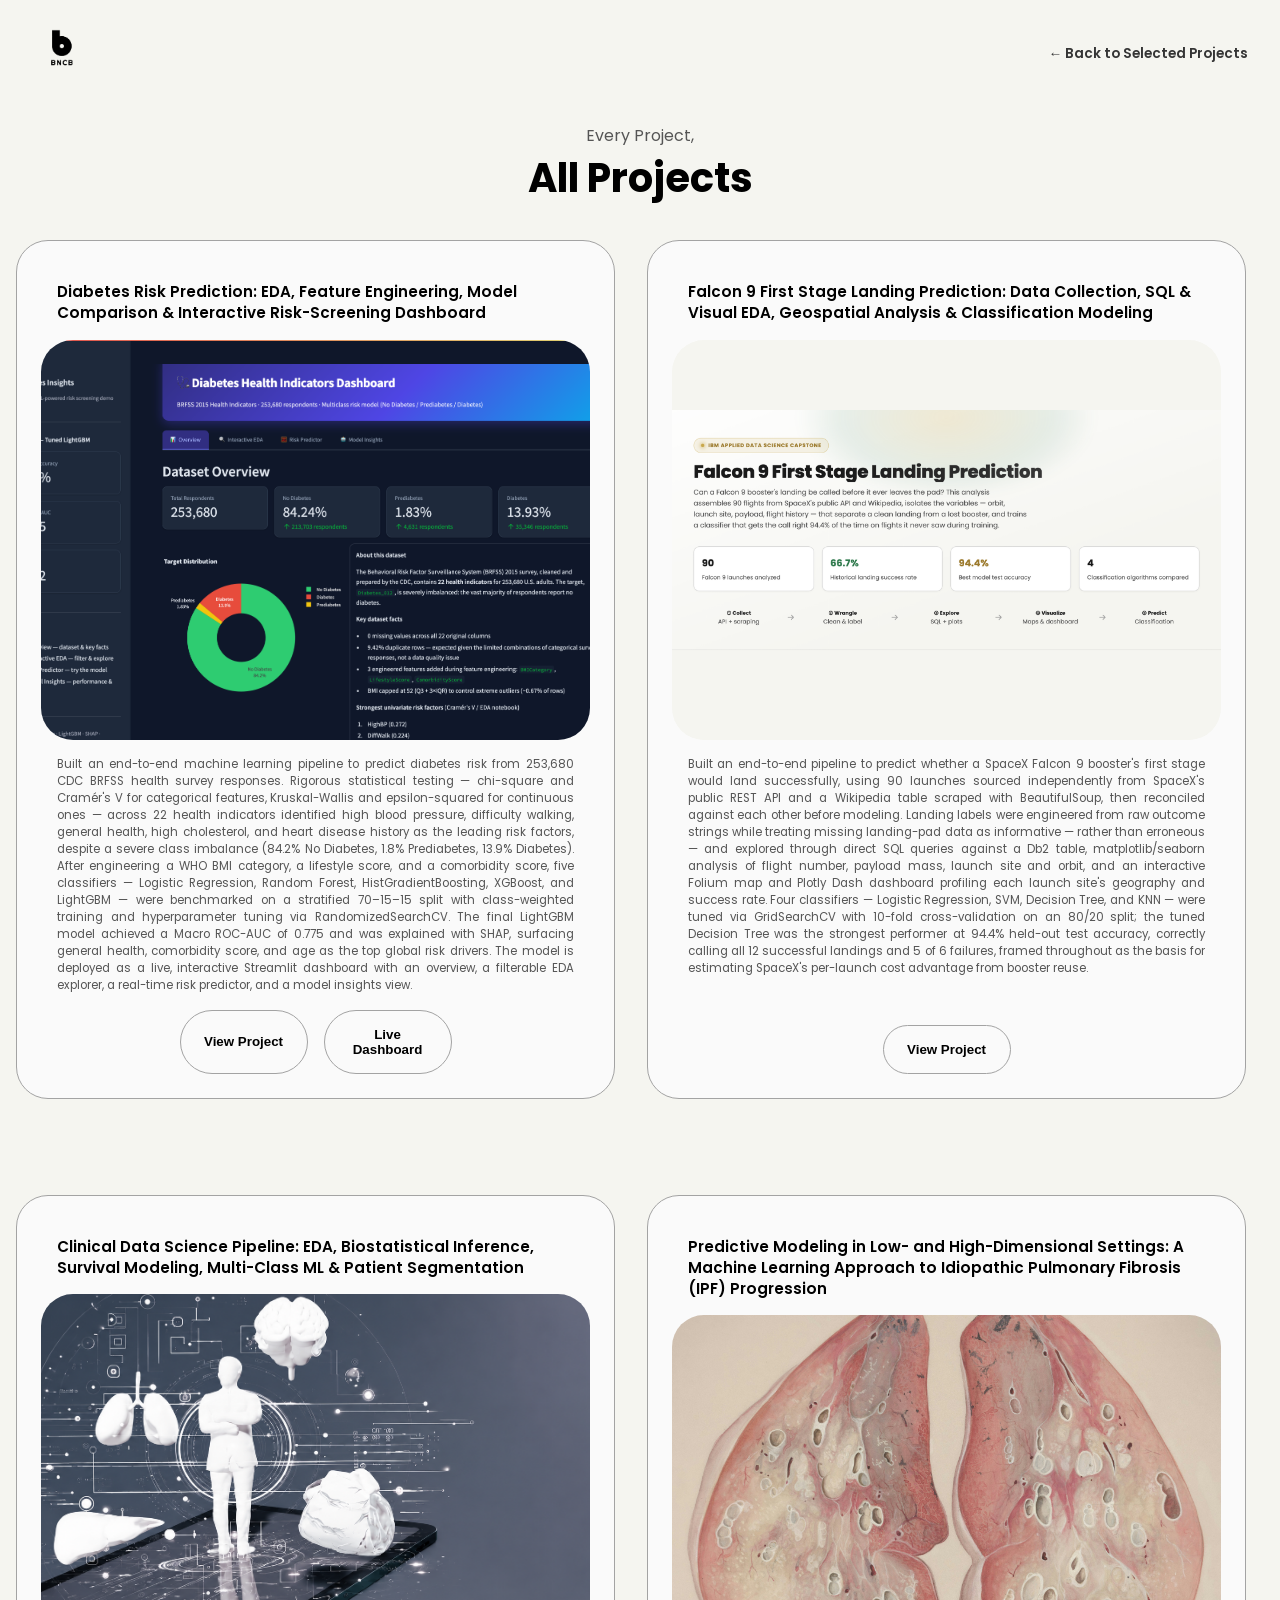
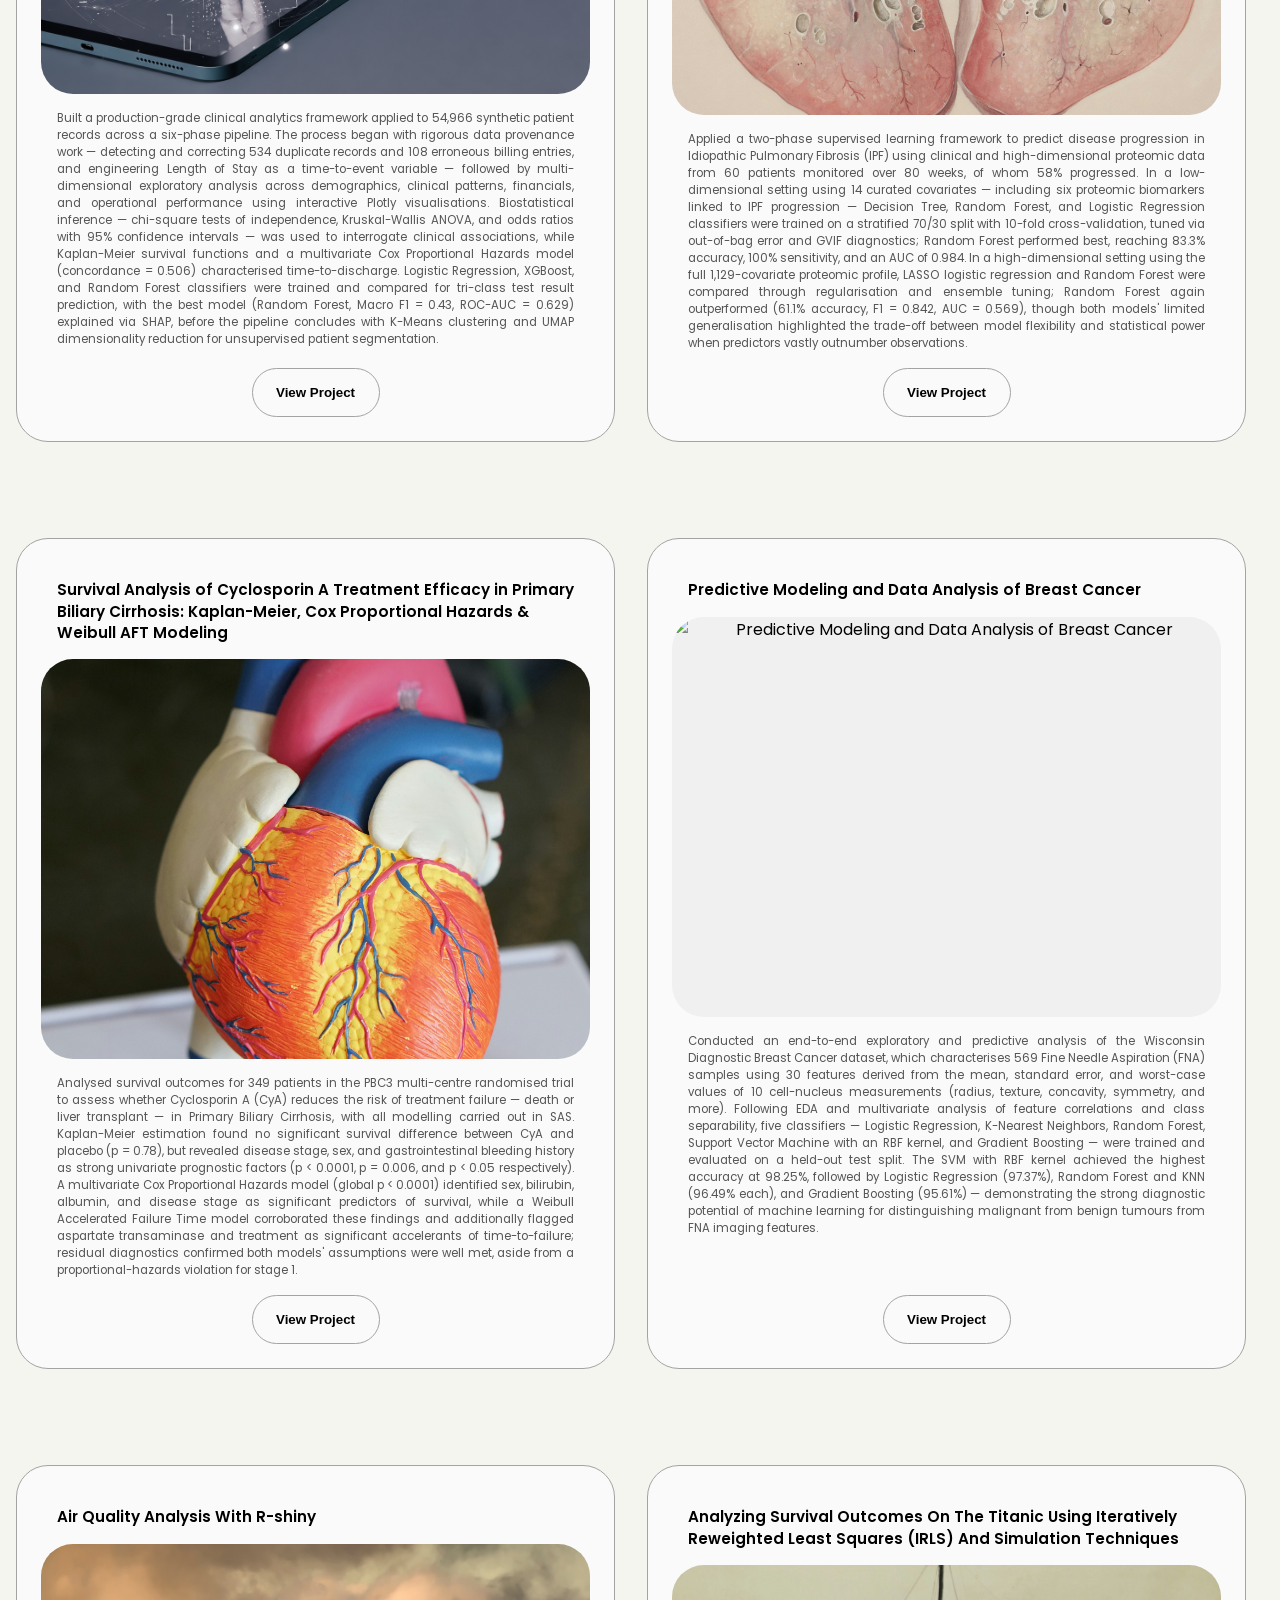
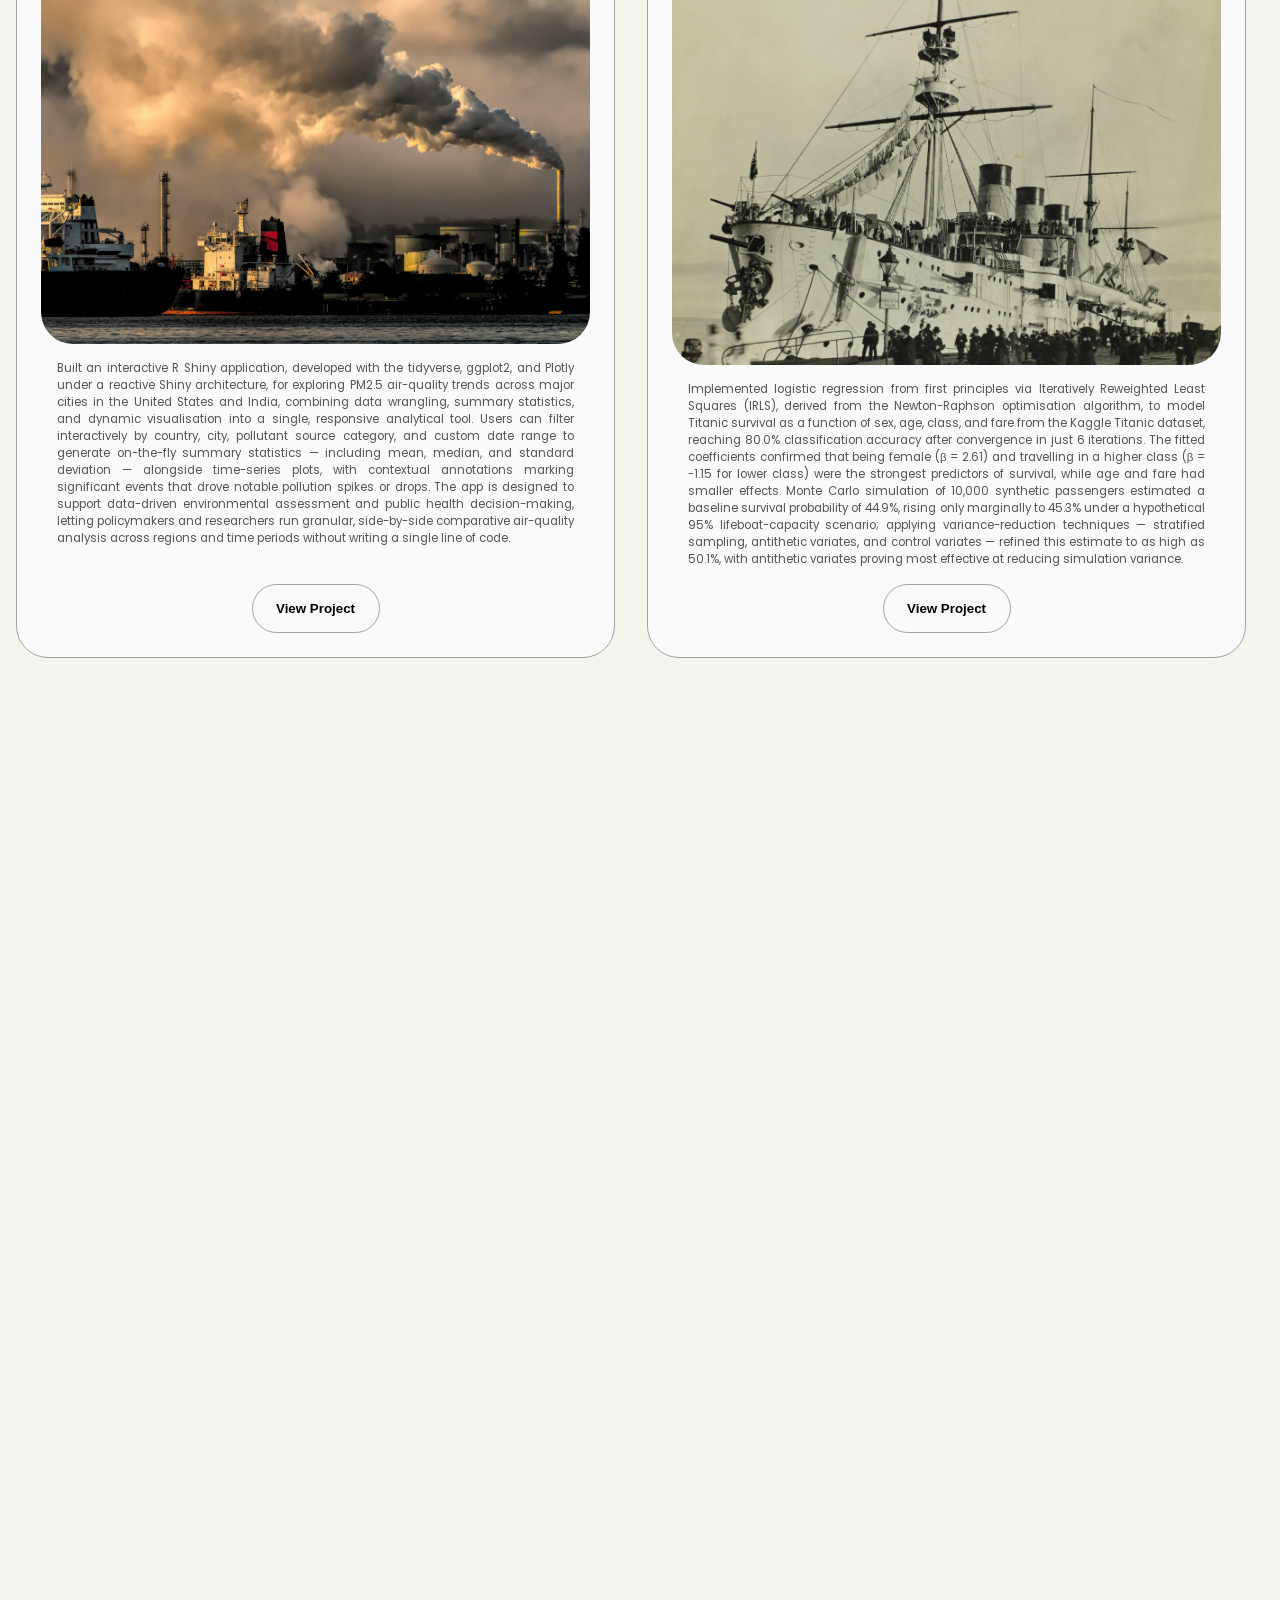
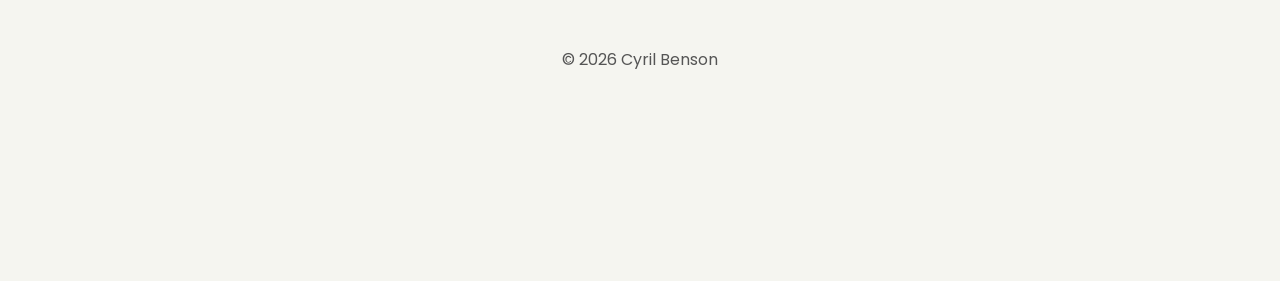
==== all-projects.html @ abd0fa5d "Split projects into Selected Projects (main page) and a new All Projects page" ====
<!DOCTYPE html>
<html lang="en">
  <head>
    <meta charset="UTF-8" />
    <meta http-equiv="X-UA-Compatible" content="IE=edge" />
    <meta name="viewport" content="width=device-width, initial-scale=1.0" />
    <title>All Projects — Cyril Nana Boakye Benson</title>
    <link rel="icon" href="assets/portfolio-icon.png" type="image/icon type">
    <link rel="stylesheet" href="style.css" />
    <link rel="stylesheet" href="mediaqueries.css" />
    <style>
      .all-projects-topbar {
        display: flex;
        align-items: center;
        justify-content: space-between;
        padding: 1.5rem 2rem;
        max-width: 1700px;
        margin: 0 auto;
      }
      .all-projects-back {
        font-size: 0.85rem;
        font-weight: 600;
        color: rgb(53, 53, 53);
      }
      .all-projects-back:hover {
        color: #c9a84c;
      }
      #projects.all-projects-page {
        padding-top: 1rem;
      }
    </style>
  </head>
  <body>
    <div class="all-projects-topbar">
      <a href="./index.html"><img src="./assets/logo-bncb.png" alt="BNCB Logo" style="height:52px;width:auto;" /></a>
      <a class="all-projects-back" href="./index.html#projects">&larr; Back to Selected Projects</a>
    </div>

    <section id="projects" class="all-projects-page fade-in">
      <p class="section__text__p1">Every Project,</p>
      <h1 class="title">All Projects</h1>
      <div class="experience-details-container">
        <div class="projects-wrapper" style="display: flex; flex-wrap: wrap; gap: 2rem; justify-content: flex-start; align-items: stretch;">

          <div class="about-containers">
            <div class="details-container color-container">
              <h2 class="experience-sub-title project-title" style="text-align: left;">
                Diabetes Risk Prediction: EDA, Feature Engineering, Model Comparison &amp; Interactive Risk-Screening Dashboard
              </h2>
              <div class="article-container">
                <img src="./assets/diabetes/dashboard_overview.png" alt="Diabetes Risk Dashboard" class="project-img diabetes-img" loading="lazy" />
              </div>
              <p style="text-align: justify; padding: 0 1rem; font-size: 0.72rem;">
                Built an end-to-end machine learning pipeline to predict diabetes risk from 253,680 CDC BRFSS health survey responses. Rigorous statistical testing &mdash; chi-square and Cram&eacute;r's V for categorical features, Kruskal-Wallis and epsilon-squared for continuous ones &mdash; across 22 health indicators identified high blood pressure, difficulty walking, general health, high cholesterol, and heart disease history as the leading risk factors, despite a severe class imbalance (84.2% No Diabetes, 1.8% Prediabetes, 13.9% Diabetes).
                After engineering a WHO BMI category, a lifestyle score, and a comorbidity score, five classifiers &mdash; Logistic Regression, Random Forest, HistGradientBoosting, XGBoost, and LightGBM &mdash; were benchmarked on a stratified 70&ndash;15&ndash;15 split with class-weighted training and hyperparameter tuning via RandomizedSearchCV. The final LightGBM model achieved a Macro ROC-AUC of 0.775 and was explained with SHAP, surfacing general health, comorbidity score, and age as the top global risk drivers.
                The model is deployed as a live, interactive Streamlit dashboard with an overview, a filterable EDA explorer, a real-time risk predictor, and a model insights view.
              </p>
              <div class="btn-container" style="text-align: center;">
                <button class="btn btn-color-2 project-btn" onclick="window.open('./assets/Diabetes_Risk_Project.html', '_blank')">View Project</button>
                <button class="btn btn-color-2 project-btn" onclick="window.open('https://bensoncyril123-diabetes-dashboard-dashboardapp-i5lrtb.streamlit.app/', '_blank')">Live Dashboard</button>
              </div>
            </div>
          </div>

          <div class="about-containers">
            <div class="details-container color-container">
              <h2 class="experience-sub-title project-title" style="text-align: left;">
                Falcon 9 First Stage Landing Prediction: Data Collection, SQL &amp; Visual EDA, Geospatial Analysis &amp; Classification Modeling
              </h2>
              <div class="article-container">
                <img src="./assets/spacex-cover.png" alt="Falcon 9 First Stage Landing Prediction" class="project-img spacex-img" loading="lazy" />
              </div>
              <p style="text-align: justify; padding: 0 1rem; font-size: 0.72rem;">
                Built an end-to-end pipeline to predict whether a SpaceX Falcon 9 booster's first stage would land successfully, using 90 launches sourced independently from SpaceX's public REST API and a Wikipedia table scraped with BeautifulSoup, then reconciled against each other before modeling. Landing labels were engineered from raw outcome strings while treating missing landing-pad data as informative &mdash; rather than erroneous &mdash; and explored through direct SQL queries against a Db2 table, matplotlib/seaborn analysis of flight number, payload mass, launch site and orbit, and an interactive Folium map and Plotly Dash dashboard profiling each launch site's geography and success rate.
                Four classifiers &mdash; Logistic Regression, SVM, Decision Tree, and KNN &mdash; were tuned via GridSearchCV with 10-fold cross-validation on an 80/20 split; the tuned Decision Tree was the strongest performer at 94.4% held-out test accuracy, correctly calling all 12 successful landings and 5 of 6 failures, framed throughout as the basis for estimating SpaceX's per-launch cost advantage from booster reuse.
              </p>
              <div class="btn-container" style="text-align: center;">
                <button class="btn btn-color-2 project-btn" onclick="window.open('./assets/SpaceX_Falcon9_Landing_Prediction.html', '_blank')">View Project</button>
              </div>
            </div>
          </div>

          <div class="about-containers">
            <div class="details-container color-container">
              <h2 class="experience-sub-title project-title" style="text-align: left;">
                Clinical Data Science Pipeline: EDA, Biostatistical Inference, Survival Modeling, Multi-Class ML & Patient Segmentation
              </h2>
              <div class="article-container">
                <img src="./assets/healthcare-analytics.png" alt="Healthcare Analytics" class="project-img healthcare-img" loading="lazy" />
              </div>
              <p style="text-align: justify; padding: 0 1rem; font-size: 0.72rem;">
                Built a production-grade clinical analytics framework applied to 54,966 synthetic patient records across a six-phase pipeline. The process began with rigorous data provenance work &mdash; detecting and correcting 534 duplicate records and 108 erroneous billing entries, and engineering Length of Stay as a time-to-event variable &mdash; followed by multi-dimensional exploratory analysis across demographics, clinical patterns, financials, and operational performance using interactive Plotly visualisations.
                Biostatistical inference &mdash; chi-square tests of independence, Kruskal-Wallis ANOVA, and odds ratios with 95% confidence intervals &mdash; was used to interrogate clinical associations, while Kaplan-Meier survival functions and a multivariate Cox Proportional Hazards model (concordance = 0.506) characterised time-to-discharge.
                Logistic Regression, XGBoost, and Random Forest classifiers were trained and compared for tri-class test result prediction, with the best model (Random Forest, Macro F1 = 0.43, ROC-AUC = 0.629) explained via SHAP, before the pipeline concludes with K-Means clustering and UMAP dimensionality reduction for unsupervised patient segmentation.
              </p>
              <div class="btn-container" style="text-align: center;">
                <button class="btn btn-color-2 project-btn" onclick="window.open('./healthcare.html', '_blank')">
                  View Project
                </button>
              </div>
            </div>
          </div>

          <div class="about-containers">
            <div class="details-container color-container">
              <h2 class="experience-sub-title project-title" style="text-align: left;">
                Predictive Modeling in Low- and High-Dimensional Settings: A Machine Learning Approach to Idiopathic Pulmonary Fibrosis (IPF) Progression
              </h2>
              <div class="article-container">
                <img src="./assets/pic03.jpg" alt="Idiopathic Pulmonary Fibrosis Progression Modeling" class="project-img ipf-img" loading="lazy" />
              </div>
              <p style="text-align: justify; padding: 0 1rem; font-size: 0.72rem;">
                Applied a two-phase supervised learning framework to predict disease progression in Idiopathic Pulmonary Fibrosis (IPF) using clinical and high-dimensional proteomic data from 60 patients monitored over 80 weeks, of whom 58% progressed.
                In a low-dimensional setting using 14 curated covariates &mdash; including six proteomic biomarkers linked to IPF progression &mdash; Decision Tree, Random Forest, and Logistic Regression classifiers were trained on a stratified 70/30 split with 10-fold cross-validation, tuned via out-of-bag error and GVIF diagnostics; Random Forest performed best, reaching 83.3% accuracy, 100% sensitivity, and an AUC of 0.984.
                In a high-dimensional setting using the full 1,129-covariate proteomic profile, LASSO logistic regression and Random Forest were compared through regularisation and ensemble tuning; Random Forest again outperformed (61.1% accuracy, F1 = 0.842, AUC = 0.569), though both models' limited generalisation highlighted the trade-off between model flexibility and statistical power when predictors vastly outnumber observations.
              </p>
              <div class="btn-container" style="text-align: center;">
                <button class="btn btn-color-2 project-btn" onclick="window.open('./assets/Final_Written_Report__Masters.pdf', '_blank')">
                  View Project
                </button>
              </div>
            </div>
          </div>

          <div class="about-containers">
            <div class="details-container color-container">
              <h2 class="experience-sub-title project-title" style="text-align: left;">
                Survival Analysis of Cyclosporin A Treatment Efficacy in Primary Biliary Cirrhosis: Kaplan-Meier, Cox Proportional Hazards &amp; Weibull AFT Modeling
              </h2>
              <div class="article-container">
                <img src="./assets/project-8.png" alt="Survival Analysis of Primary Biliary Cirrhosis" class="project-img biliary-img" loading="lazy" />
              </div>
              <p style="text-align: justify; padding: 0 1rem; font-size: 0.72rem;">
                Analysed survival outcomes for 349 patients in the PBC3 multi-centre randomised trial to assess whether Cyclosporin A (CyA) reduces the risk of treatment failure &mdash; death or liver transplant &mdash; in Primary Biliary Cirrhosis, with all modelling carried out in SAS.
                Kaplan-Meier estimation found no significant survival difference between CyA and placebo (p = 0.78), but revealed disease stage, sex, and gastrointestinal bleeding history as strong univariate prognostic factors (p &lt; 0.0001, p = 0.006, and p &lt; 0.05 respectively).
                A multivariate Cox Proportional Hazards model (global p &lt; 0.0001) identified sex, bilirubin, albumin, and disease stage as significant predictors of survival, while a Weibull Accelerated Failure Time model corroborated these findings and additionally flagged aspartate transaminase and treatment as significant accelerants of time-to-failure; residual diagnostics confirmed both models' assumptions were well met, aside from a proportional-hazards violation for stage 1.
              </p>
              <div class="btn-container" style="text-align: center;">
                <button class="btn btn-color-2 project-btn" onclick="window.open('./assets/Survival_Analysis__Primary_Biliary_Cirrhosis.pdf', '_blank')">View Project</button>
              </div>
            </div>
          </div>

          <div class="about-containers">
            <div class="details-container color-container">
              <h2 class="experience-sub-title project-title" style="text-align: left;">
                Predictive Modeling and Data Analysis of Breast Cancer
              </h2>
              <div class="article-container">
                <img src="./assets/project-5.png" alt="Predictive Modeling and Data Analysis of Breast Cancer" class="project-img cancer-img" loading="lazy" />
              </div>
              <p style="text-align: justify; padding: 0 1rem; font-size: 0.72rem;">
                Conducted an end-to-end exploratory and predictive analysis of the Wisconsin Diagnostic Breast Cancer dataset, which characterises 569 Fine Needle Aspiration (FNA) samples using 30 features derived from the mean, standard error, and worst-case values of 10 cell-nucleus measurements (radius, texture, concavity, symmetry, and more).
                Following EDA and multivariate analysis of feature correlations and class separability, five classifiers &mdash; Logistic Regression, K-Nearest Neighbors, Random Forest, Support Vector Machine with an RBF kernel, and Gradient Boosting &mdash; were trained and evaluated on a held-out test split.
                The SVM with RBF kernel achieved the highest accuracy at 98.25%, followed by Logistic Regression (97.37%), Random Forest and KNN (96.49% each), and Gradient Boosting (95.61%) &mdash; demonstrating the strong diagnostic potential of machine learning for distinguishing malignant from benign tumours from FNA imaging features.
              </p>
              <div class="btn-container" style="text-align: center;">
                <button class="btn btn-color-2 project-btn" onclick="window.open('./assets/Cancer Project.html', '_blank')">View Project</button>
              </div>
            </div>
          </div>

          <div class="about-containers">
            <div class="details-container color-container">
              <h2 class="experience-sub-title project-title" style="text-align: left;">
                Air Quality Analysis With R-shiny
              </h2>
              <div class="article-container">
                <img src="./assets/project-6.png" alt="Air Quality Analysis" class="project-img shiny-img" loading="lazy" />
              </div>
              <p style="text-align: justify; padding: 0 1rem; font-size: 0.72rem;">
                Built an interactive R Shiny application, developed with the tidyverse, ggplot2, and Plotly under a reactive Shiny architecture, for exploring PM2.5 air-quality trends across major cities in the United States and India, combining data wrangling, summary statistics, and dynamic visualisation into a single, responsive analytical tool.
                Users can filter interactively by country, city, pollutant source category, and custom date range to generate on-the-fly summary statistics &mdash; including mean, median, and standard deviation &mdash; alongside time-series plots, with contextual annotations marking significant events that drove notable pollution spikes or drops.
                The app is designed to support data-driven environmental assessment and public health decision-making, letting policymakers and researchers run granular, side-by-side comparative air-quality analysis across regions and time periods without writing a single line of code.
              </p>
              <div class="btn-container" style="text-align: center;">
                <button class="btn btn-color-2 project-btn" onclick="window.open('https://cyrilbenson1.shinyapps.io/Assignmentn/', '_blank')">View Project</button>
              </div>
            </div>
          </div>

          <div class="about-containers">
            <div class="details-container color-container">
              <h2 class="experience-sub-title project-title" style="text-align: left;">
                Analyzing Survival Outcomes On The Titanic Using Iteratively Reweighted Least Squares (IRLS) And Simulation Techniques
              </h2>
              <div class="article-container">
                <img src="./assets/pic04.jpg" alt="Titanic Survival Analysis Using IRLS" class="project-img titanic-img" loading="lazy" />
              </div>
              <p style="text-align: justify; padding: 0 1rem; font-size: 0.72rem;">
                Implemented logistic regression from first principles via Iteratively Reweighted Least Squares (IRLS), derived from the Newton-Raphson optimisation algorithm, to model Titanic survival as a function of sex, age, class, and fare from the Kaggle Titanic dataset, reaching 80.0% classification accuracy after convergence in just 6 iterations.
                The fitted coefficients confirmed that being female (&beta; = 2.61) and travelling in a higher class (&beta; = -1.15 for lower class) were the strongest predictors of survival, while age and fare had smaller effects.
                Monte Carlo simulation of 10,000 synthetic passengers estimated a baseline survival probability of 44.9%, rising only marginally to 45.3% under a hypothetical 95% lifeboat-capacity scenario; applying variance-reduction techniques &mdash; stratified sampling, antithetic variates, and control variates &mdash; refined this estimate to as high as 50.1%, with antithetic variates proving most effective at reducing simulation variance.
              </p>
              <div class="btn-container" style="text-align: center;">
                <button class="btn btn-color-2 project-btn" onclick="window.open('./assets/Analyzing_Survival_Outcomes___IRLS_and_Simulation_Techniques.pdf', '_blank')">View Project</button>
              </div>
            </div>
          </div>

          <div class="about-containers">
            <div class="details-container color-container">
              <h2 class="experience-sub-title project-title" style="text-align: left;">
                Modeling Female Sex Worker Distribution And Determinants In Sub Saharan Africa To Enhance HIV Prevention Strategies
              </h2>
              <div class="article-container">
                <img src="./assets/project-7.png" alt="Modeling FSW Distribution" class="project-img hiv-img" loading="lazy" />
              </div>
              <p style="text-align: justify; padding: 0 1rem; font-size: 0.72rem;">
                Modeled the spatial distribution of Female Sex Workers (FSWs) across five sub-Saharan African countries &mdash; Mozambique, Malawi, Zimbabwe, Zambia, and Botswana &mdash; using 675 survey transects, combining environmental covariates (population density, urbanisation, temperature, rainfall, night-time light) with sociological factors (HIV prevalence, crime, and insect-net use).
                After diagnosing overdispersion in an initial Poisson model, a negative binomial mixed-effects model with random intercepts for country, region, year, and month, and an offset for survey area, provided the best fit (AIC = 2863.2).
                The final model identified population density, urbanisation, temperature, high local crime, and insect-net usage as significant predictors of FSW counts, with substantial unexplained variability attributable to country- and region-level random effects &mdash; insights intended to guide the geographic targeting of HIV-prevention interventions.
              </p>
              <div class="btn-container" style="text-align: center;">
                <button class="btn btn-color-2 project-btn" onclick="window.open('./assets/Modeling Female Sex Worker Distribution - HIV.pdf', '_blank')">View Project</button>
              </div>
            </div>
          </div>

          <div class="about-containers">
            <div class="details-container color-container">
              <h2 class="experience-sub-title project-title" style="text-align: left;">
                Bayesian Linear Regression with Gibbs Sampling: Modeling Healthcare Costs Using Demographic and Lifestyle Predictors
              </h2>
              <div class="article-container">
                <img src="./assets/pikeee.png" alt="Bayesian Linear Regression with Gibbs Sampling" class="project-img gibbs-img" loading="lazy" />
              </div>
              <p style="text-align: justify; padding: 0 1rem; font-size: 0.72rem;">
                Built a Bayesian linear regression model with a custom Gibbs sampler (5,000 iterations, 1,000 burn-in) to estimate the effects of age, sex, BMI, number of children, smoking status, and region on medical insurance charges for 1,338 policyholders, using conjugate normal-inverse-gamma priors for closed-form posterior updates.
                Posterior estimates identified smoking status as the dominant driver of cost (posterior mean &beta; = 0.795, P(&beta; &gt; 0) = 1.000), followed by age (&beta; = 0.298) and BMI (&beta; = 0.171), with smaller but credible effects for number of children and the southeast/southwest regions.
                A parallel frequentist OLS model produced consistent point estimates and significance patterns (e.g., smoking added $23,849 to charges, p &lt; 0.0001), and MCMC trace and density diagnostics confirmed good mixing and convergence &mdash; illustrating how Bayesian credible intervals and inclusion probabilities can complement traditional p-values for healthcare cost modelling.
              </p>
              <div class="btn-container" style="text-align: center;">
                <button class="btn btn-color-2 project-btn" onclick="window.open('./assets/Bayesian_Linear_Regression_with_Gibbs_Sampling.pdf', '_blank')">View Project</button>
              </div>
            </div>
          </div>

          <div class="about-containers">
            <div class="details-container color-container">
              <h2 class="experience-sub-title project-title" style="text-align: left;">
                Predicting Gene Expression Specificity in Maize Pollen Using Genomic Sequence Features and Machine Learning
              </h2>
              <div class="article-container">
                <img src="./assets/pie.png" alt="Gene Expression Specificity in Maize Pollen" class="project-img gene-img" loading="lazy" />
              </div>
              <p style="text-align: justify; padding: 0 1rem; font-size: 0.72rem;">
                Developed a binary classifier to predict whether a maize gene is expressed specifically in pollen using only genomic sequence-derived features &mdash; bypassing the cost of transcriptomic or proteomic profiling &mdash; across 12,725 genes and 2,626 candidate features sourced from MaizeGDB, with pollen-specificity playing a key role in crop fertility and yield.
                After filtering low-variance and highly correlated features, PCA and t-SNE revealed limited natural separation between pollen-specific and non-specific genes, motivating a supervised approach: a LASSO-regularised logistic regression retained 336 informative sequence features.
                The final model achieved an AUROC of 0.744 on held-out data &mdash; meaningfully better than chance, with high specificity but lower sensitivity &mdash; and feature-weight analysis flagged enriched sequence motifs, including the 3-mer ATC, as candidate cis-regulatory elements worth exploring in future pollen-specificity research.
              </p>
              <div class="btn-container" style="text-align: center;">
                <button class="btn btn-color-2 project-btn" onclick="window.open('./assets/Predicting Gene Expression Specificity in Maize Pollen.pdf', '_blank')">View Project</button>
              </div>
            </div>
          </div>

          <div class="about-containers">
            <div class="details-container color-container">
              <h2 class="experience-sub-title project-title" style="text-align: left;">
                Spatial Analysis of Wildfire Damage in California: Identifying Hotspots and Clustering Patterns
              </h2>
              <div class="article-container">
                <img src="./assets/pikee.png" alt="Spatial Analysis of Wildfire Damage in California" class="project-img fire-img" loading="lazy" />
              </div>
              <p style="text-align: justify; padding: 0 1rem; font-size: 0.72rem;">
                Analysed spatial patterns in building-damage severity across a stratified sample of 10,000 California wildfires (drawn from a database of over 100,000), mapping damage levels from "No Damage" to "Destroyed" by location and county.
                Global and local spatial autocorrelation tests (Moran's I = 0.603, Geary's C = 0.395, both p &lt; 0.0001) confirmed strong, statistically significant clustering of similar damage levels across the state.
                Spatial autoregressive (SAR) and conditional autoregressive (CAR) models, fitted on a ~2,000-fire subsample with a 4-nearest-neighbour weights matrix, produced consistent estimates (mean damage level &asymp; 2.5) largely insensitive to the neighbourhood cutoff distance, while a fitted spherical variogram (range &asymp; 22km) corroborated that wildfire damage correlation decays sharply with distance &mdash; reinforcing that local, rather than regional, factors dominate damage severity.
              </p>
              <div class="btn-container" style="text-align: center;">
                <button class="btn btn-color-2 project-btn" onclick="window.open('./assets/Spatial Analysis of Wildfire Damage in California.pdf', '_blank')">View Project</button>
              </div>
            </div>
          </div>

          <div class="about-containers">
            <div class="details-container color-container">
              <h2 class="experience-sub-title project-title" style="text-align: left;">
                Climate Change Remains the Top Perceived Global Threat: A Cross-National Survey Analysis Across 19 Countries
              </h2>
              <div class="article-container">
                <img src="./assets/climate-survey.jpg" alt="Climate Change Global Threat Survey" class="project-img climate-img" loading="lazy" />
              </div>
              <p style="text-align: justify; padding: 0 1rem; font-size: 0.72rem;">
                Re-examined the Pew Research Center's 2022 cross-national survey on global threats &mdash; which found climate change ranked as the top concern across 19 advanced economies &mdash; to investigate the statistical relationship between sample size and margin of error.
                Focusing on the U.S. American Trends Panel (3,581 of 4,120 sampled respondents, an 87% response rate, &plusmn;2.3-point margin of error), the analysis derived the implied population variance from the published margin of error and used it to project sample-size requirements for tighter precision.
                The results showed that shrinking the margin of error to 0.2% would require expanding the sample to roughly 25,000 respondents &mdash; a substantial cost increase &mdash; and the discussion highlights sampling, non-response, and incentive-related biases as key limitations of the original survey design, alongside recommendations for more transparent methodology in future iterations.
              </p>
              <div class="btn-container" style="text-align: center;">
                <button class="btn btn-color-2 project-btn" onclick="window.open('./assets/Climate Change Remains Top Global threat.pdf', '_blank')">View Project</button>
              </div>
            </div>
          </div>

        </div>
      </div>
    </section>

    <footer>
      <p>&#169; <span id="year"></span> Cyril Benson</p>
      <script>
        document.getElementById('year').textContent = new Date().getFullYear();
      </script>
    </footer>
    <script src="script.js"></script>
  </body>
</html>
---- style.css ----
/* GENERAL */

@import url("https://fonts.googleapis.com/css2?family=Poppins:wght@300;400;500;600&display=swap");

* {
  margin: 0;
  padding: 0;
}

body {
  font-family: "Poppins", sans-serif;
  background-color: #f5f5f0;
}

html {
  scroll-behavior: smooth;
}

p {
  color: rgb(85, 85, 85);
}

/* ── ANIMATIONS ── */

@keyframes fadeUp {
  from { opacity: 0; transform: translateY(30px); }
  to   { opacity: 1; transform: translateY(0); }
}

@keyframes fadeLeft {
  from { opacity: 0; transform: translateX(-40px); }
  to   { opacity: 1; transform: translateX(0); }
}

@keyframes fadeRight {
  from { opacity: 0; transform: translateX(40px); }
  to   { opacity: 1; transform: translateX(0); }
}

@keyframes popIn {
  from { opacity: 0; transform: scale(0.85); }
  to   { opacity: 1; transform: scale(1); }
}

/* Profile load animations */
.section__pic-container {
  animation: fadeLeft 0.9s ease both;
  animation-delay: 0.2s;
}

.section__text {
  animation: fadeRight 0.9s ease both;
  animation-delay: 0.4s;
}

/* Scroll fade-in */
.fade-in {
  opacity: 0;
  transform: translateY(28px);
  transition: opacity 0.7s ease, transform 0.7s ease;
}

.fade-in.visible {
  opacity: 1;
  transform: translateY(0);
}

/* Bio paragraph reveal */
.bio-chunk {
  opacity: 0;
  transform: translateY(20px);
  transition: opacity 0.6s ease, transform 0.6s ease;
}

.bio-chunk.bio-visible {
  opacity: 1;
  transform: translateY(0);
}

/* Skill stagger */
article {
  opacity: 0;
  transform: translateY(10px);
  transition: opacity 0.4s ease, transform 0.4s ease;
}

article.skill-visible {
  opacity: 1;
  transform: translateY(0);
}

/* Project card hover */
.details-container {
  transition: transform 0.3s ease, box-shadow 0.3s ease;
}

.details-container:hover {
  transform: translateY(-6px);
  box-shadow: 0 12px 32px rgba(0, 0, 0, 0.1);
}

/* Social icon hover */
#socials-container img {
  transition: transform 0.2s ease;
}

#socials-container img:hover {
  transform: scale(1.2);
}

/* Nav link hover */
.nav-links a {
  position: relative;
}

.nav-links a::after {
  content: '';
  position: absolute;
  bottom: -4px;
  left: 0;
  width: 0;
  height: 2px;
  background: black;
  transition: width 0.3s ease;
}

.nav-links a:hover::after {
  width: 100%;
}

/* TRANSITION */

a,
.btn {
  transition: all 300ms ease;
}

/* DESKTOP NAV */

nav,
.nav-links {
  display: flex;
}

nav {
  justify-content: space-around;
  align-items: center;
  height: 60px;
  position: fixed;
  top: 0;
  left: 0;
  right: 0;
  z-index: 1000;
  background-color: #ffffff;
  box-shadow: 0 1px 4px rgba(0, 0, 0, 0.08);
}

.nav-links {
  gap: 2rem;
  list-style: none;
  font-size: 0.95rem;
}

a {
  color: black;
  text-decoration: none;
  text-decoration-color: white;
}

a:hover {
  color: grey;
  text-decoration: underline;
  text-underline-offset: 1rem;
  text-decoration-color: rgb(181, 181, 181);
}

.logo {
  font-size: 1.4rem;
}

.logo img {
  height: 48px;
  width: auto;
}

.logo:hover {
  cursor: default;
}

/* HAMBURGER MENU */

#hamburger-nav {
  display: none;
}

.hamburger-menu {
  position: relative;
  display: inline-block;
}

.hamburger-icon {
  display: flex;
  flex-direction: column;
  justify-content: space-between;
  height: 24px;
  width: 30px;
  cursor: pointer;
}

.hamburger-icon span {
  width: 100%;
  height: 2px;
  background-color: black;
  transition: all 0.3 ease-in-out;
}

/* FULL SCREEN OVERLAY MENU */
.overlay-menu {
  display: none;
  position: fixed;
  top: 0;
  left: 0;
  width: 100%;
  height: 100%;
  background-color: #f5f5f0;
  z-index: 2000;
  flex-direction: column;
  justify-content: center;
  align-items: center;
  opacity: 0;
  transition: opacity 0.3s ease;
}

.overlay-menu.open {
  display: flex;
  opacity: 1;
}

.overlay-close {
  position: absolute;
  top: 1.5rem;
  right: 2rem;
  font-size: 2rem;
  cursor: pointer;
  color: #333;
}

.overlay-links {
  list-style: none;
  text-align: center;
  padding: 0;
}

.overlay-links li {
  margin: 2rem 0;
}

.overlay-links a {
  font-size: 2rem;
  font-weight: 600;
  color: #333;
  text-decoration: none;
  letter-spacing: 0.05em;
  transition: color 0.2s ease;
}

.overlay-links a:hover {
  color: #c9a84c;
}

body.no-scroll {
  overflow: hidden;
}

.hamburger-icon.open span:first-child {
  transform: rotate(45deg) translate(10px, 5px);
}

.hamburger-icon.open span:nth-child(2) {
  opacity: 0;
}

.hamburger-icon.open span:last-child {
  transform: rotate(-45deg) translate(10px, -5px);
}

.hamburger-icon span:first-child {
  transform: none;
}

.hamburger-icon span:first-child {
  opacity: 1;
}

.hamburger-icon span:first-child {
  transform: none;
}

/* SECTIONS */

section {
  padding-top: 4vh;
  /*height: 96vh;*/
  margin: 0 10rem;
  box-sizing: border-box;
  min-height: fit-content;
}

.section-container {
  display: flex;
}

/* PROFILE SECTION */

#profile {
  padding-top: 80px;
  padding-bottom: 4rem;
  display: flex;
  justify-content: center;
  align-items: center;
  gap: 5rem;
  min-height: 100vh;
  min-height: 100dvh;
  box-sizing: border-box;
  position: relative;
}

.section__pic-container {
  display: flex;
  height: 400px;
  width: 400px;
  min-width: 400px;
  min-height: 400px;
  margin: auto 0;
  align-self: center;
  flex-shrink: 0;
  border-radius: 50%;
  overflow: hidden;
  border: 4px solid #c9a84c;
  box-shadow: 0 8px 32px rgba(0, 0, 0, 0.25);
}

.section__pic-container img {
  width: 100%;
  height: 100%;
  object-fit: cover;
  object-position: center top;
}

.section__text {
  align-self: center;
  text-align: center;
}

.about-bio {
  font-size: 0.88rem;
}

@media (min-width: 769px) {
  .about-bio {
    font-size: 0.8rem;
  }
}

.section__text p {
  font-weight: 600;
}

.section__text__p1 {
  text-align: center;
}

.section__text__p2 {
  font-size: 1.85rem;
  margin-bottom: 1rem;
}

.title {
  font-size: 2.5rem;
  text-align: center;
  white-space: nowrap;
}

#socials-container {
  display: flex;
  justify-content: center;
  margin-top: 1rem;
  gap: 1rem;
}

/* ICONS */

.icon {
  cursor: pointer;
  height: 2rem;
}

/* BUTTONS */

.btn-container {
  display: flex;
  justify-content: center;
  gap: 1rem;
}

.btn {
  font-weight: 600;
  transition: all 300ms ease;
  padding: 1rem;
  width: 8rem;
  border-radius: 2rem;
}

.btn-color-1,
.btn-color-2 {
  border: rgb(53, 53, 53) 0.1rem solid;
}

.btn-color-1:hover,
.btn-color-2:hover {
  cursor: pointer;
}

.btn-color-1,
.btn-color-2:hover {
  background: rgb(53, 53, 53);
  color: white;
}

.btn-color-1:hover {
  background: rgb(0, 0, 0);
}

.btn-color-2 {
  background: none;
}

.btn-color-2:hover {
  border: rgb(255, 255, 255) 0.1rem solid;
}

.btn-container {
  gap: 1rem;
}

/* ABOUT SECTION */

#about {
  position: relative;
}

.about-containers {
  gap: 2rem;
  margin-bottom: 2rem;
  margin-top: 2rem;
}

.about-details-container {
  justify-content: center;
  flex-direction: column;
}

.about-containers,
.about-details-container {
  display: flex;
}

.about-pic {
  border-radius: 2rem;
}

.arrow {
  position: absolute;
  left: 50%;
  bottom: 1.5rem;
  opacity: 0.5;
  transition: opacity 0.2s ease;
  animation: bounceArrow 2.4s ease-in-out infinite;
}

.arrow:hover {
  opacity: 1;
}

@keyframes bounceArrow {
  0%, 100% { transform: translateX(-50%) translateY(0); }
  50% { transform: translateX(-50%) translateY(10px); }
}

.details-container {
  padding: 1.5rem;
  flex: 1;
  background: white;
  border-radius: 2rem;
  border: rgb(53, 53, 53) 0.1rem solid;
  border-color: rgb(163, 163, 163);
  text-align: center;
}

.section-container {
  gap: 4rem;
  height: 80%;
}

.section__pic-container {
  height: 400px;
  width: 400px;
  margin: auto 0;
}

/* EXPERIENCE SECTION */

#experience {
  position: relative;
}

.experience-sub-title {
  color: rgb(85, 85, 85);
  font-weight: 600;
  font-size: 1.75rem;
  margin-bottom: 2rem;
}

.experience-details-container {
  display: flex;
  justify-content: center;
  flex-direction: column;
}

.article-container {
  display: grid;
  grid-template-columns: 1fr 1fr;
  gap: 1rem 1.5rem;
}

article {
  display: flex;
  align-items: center;
  justify-content: flex-start;
  gap: 0.75rem;
  width: 100%;
}

article .icon {
  cursor: default;
}

/* RESUME (EXPERIENCE & EDUCATION) SECTION */

#resume {
  position: relative;
  padding-bottom: 3rem;
}

.timeline {
  position: relative;
  max-width: 700px;
  margin: 2rem auto 0;
  padding-left: 2rem;
}

.timeline::before {
  content: '';
  position: absolute;
  left: 4px;
  top: 8px;
  bottom: 8px;
  width: 2px;
  background: rgb(210, 210, 210);
}

.timeline-item {
  position: relative;
  display: flex;
  justify-content: space-between;
  align-items: flex-start;
  gap: 1rem;
  margin-bottom: 2rem;
  opacity: 0;
  transform: translateX(-24px);
  transition: opacity 0.6s ease, transform 0.6s ease;
}

.timeline-item.timeline-visible {
  opacity: 1;
  transform: translateX(0);
}

.timeline-item:last-child {
  margin-bottom: 0;
}

.timeline-dot {
  position: absolute;
  left: -2rem;
  top: 6px;
  width: 10px;
  height: 10px;
  border-radius: 50%;
  background: #f5f5f0;
  border: 2px solid rgb(163, 163, 163);
}

.timeline-dot--current {
  background: #c9a84c;
  border-color: #c9a84c;
}

.timeline-text {
  text-align: left;
}

.timeline-role {
  font-size: 0.95rem;
  font-weight: 600;
  margin: 0;
}

.timeline-company {
  font-size: 0.8rem;
  color: rgb(85, 85, 85);
  margin: 0.3rem 0 0;
}

.timeline-link {
  color: #c9a84c;
  text-decoration: none;
}

.timeline-link:hover {
  text-decoration: underline;
}

.timeline-date {
  font-size: 0.75rem;
  color: rgb(150, 150, 150);
  white-space: nowrap;
  flex-shrink: 0;
}

/* CERTIFICATIONS SECTION */

.certifications-container {
  max-width: 1000px;
  margin: 2rem auto 0;
}

.cert-intro {
  text-align: center;
  font-size: 0.85rem;
  color: rgb(85, 85, 85);
  margin-bottom: 1.75rem;
}

.cert-intro a {
  color: #c9a84c;
  font-weight: 600;
}

.cert-intro a:hover {
  text-decoration: underline;
}

.certifications-grid {
  display: grid;
  grid-template-columns: repeat(5, 1fr);
  gap: 1.25rem;
}

.cert-card {
  background: rgb(250, 250, 250);
  border: 1px solid rgb(163, 163, 163);
  border-radius: 1rem;
  padding: 1.25rem 1rem;
  text-align: center;
  display: flex;
  flex-direction: column;
  align-items: center;
  opacity: 0;
  transform: translateY(20px);
  transition: opacity 0.6s ease, transform 0.6s ease;
}

.cert-card.cert-visible {
  opacity: 1;
  transform: translateY(0);
}

.cert-card img {
  width: 84px;
  height: 84px;
  object-fit: contain;
  margin-bottom: 0.75rem;
  display: block;
}

.cert-name {
  font-size: 0.8rem;
  font-weight: 600;
  color: #262626;
  line-height: 1.35;
  margin-bottom: 0.3rem;
}

.cert-issuer {
  font-size: 0.7rem;
  color: rgb(150, 150, 150);
  margin-bottom: 0.6rem;
}

.cert-link {
  font-size: 0.72rem;
  color: #c9a84c;
  font-weight: 600;
  margin-top: auto;
}

.cert-link:hover {
  text-decoration: underline;
}

/* PROJECTS SECTION */

#projects {
  position: relative;
}

.color-container {
  border-color: rgb(163, 163, 163);
  background: rgb(250, 250, 250);
}

.project-img {
  border-radius: 2rem;
  width: 100%;
  height: 250px;
  object-fit: cover;
  object-position: center;
  display: block;
}

.color-container .article-container {
  display: block;
  width: 100%;
}

.project-title {
  margin: 1rem;
  color: black;
}

.project-btn {
  color: black;
  border-color: rgb(163, 163, 163);
}

/* CONTACT */

#contact {
  display: flex;
  justify-content: center;
  flex-direction: column;
  height: 70vh;
}

.contact-info-upper-container {
  display: flex;
  justify-content: center;
  border-radius: 2rem;
  border: rgb(53, 53, 53) 0.1rem solid;
  border-color: rgb(163, 163, 163);
  background: (250, 250, 250);
  margin: 2rem auto;
  padding: 0.5rem;
}

.contact-info-container {
  display: flex;
  align-items: center;
  justify-content: center;
  gap: 0.5rem;
  margin: 1rem;
}

.contact-info-container p {
  font-size: larger;
}

.contact-icon {
  cursor: default;
}

.email-icon {
  height: 2.5rem;
}

/* FOOTER SECTION */

footer {
  height: 26vh;
  margin: 0 1rem;
}

footer p {
  text-align: center;
}
#projects {
  position: relative;
  padding-top: 4vh;
  margin: 0 auto;
  width: 100%;
  max-width: none;
  box-sizing: border-box;
}

#projects .projects-wrapper {
  display: flex;
  flex-wrap: wrap;
  justify-content: space-between;
  gap: 2rem;
  padding: 0 1rem; /* reduced from 2rem to increase content width */
  width: 100%;
  box-sizing: border-box;
}

#projects .about-containers {
  flex: 1 1 48%; /* increased from calc(50% - 2rem) */
  max-width: 48%;
  box-sizing: border-box;
  display: flex;
  flex-direction: column;
  opacity: 0;
  transform: translateY(24px);
  transition: opacity 0.6s ease, transform 0.6s ease;
}

#projects .about-containers.project-visible {
  opacity: 1;
  transform: translateY(0);
}

#projects .details-container {
  display: flex;
  flex-direction: column;
  height: 100%;
}

#projects .btn-container {
  margin-top: auto;
  padding-top: 1rem;
}

@media (max-width: 768px) {
  #projects .about-containers {
    flex: 1 1 100%;
    max-width: 100%;
  }

  #projects .projects-wrapper {
    display: flex;
    flex-wrap: wrap;
    justify-content: space-between;
    gap: 4rem;
    padding: 0 1rem;
    width: 100%;
    box-sizing: border-box;
  }
}

.project-img {
  width: 100%;
  max-height: 400px;
  height: auto;
  object-fit: contain;
  border-radius: 2rem;
  background-color: #f0f0f0;
  display: block;
  margin: 0 auto;
  margin-bottom: 1rem;
}



.color-container {
  border-color: rgb(163, 163, 163);
  background: rgb(250, 250, 250);
}

.project-title {
  margin: 1rem;
  color: black;
  font-size: 0.95rem;
  line-height: 1.4;
}

.project-btn {
  color: black;
  border-color: rgb(163, 163, 163);
}
.diabetes-img {
  width: 100%;
  height: 400px;
  object-fit: cover;
  border-radius: 2rem;
  display: block;
}
.spacex-img {
  width: 100%;
  height: 400px;
  object-fit: contain;
  background-color: #f5f5f0;
  border-radius: 2rem;
  display: block;
}
.biliary-img {
  width: 100%;
  height: 400px;
  object-fit: cover;
  border-radius: 2rem;
  display: block;
}
.titanic-img {
  width: 100%;
  height: 400px;
  object-fit: cover;
  border-radius: 2rem;
  display: block;
}
.ipf-img {
  width: 100%;
  height: 400px;
  object-fit: cover;
  border-radius: 2rem;
  display: block;
}

.healthcare-img {
  width: 100%;
  height: 400px;
  object-fit: cover;
  border-radius: 2rem;
  display: block;
}

.cancer-img {
  width: 100%;
  height: 400px;
  object-fit: cover;
  border-radius: 2rem;
  display: block;
}
.shiny-img {
  width: 100%;
  height: 400px;
  object-fit: cover;
  border-radius: 2rem;
  display: block;
}
.hiv-img {
  width: 100%;
  height: 400px;
  object-fit: cover;
  border-radius: 2rem;
  display: block;
}

.btn-container {
  margin-top: 1rem;
  text-align: center;
}
#profile {
  opacity: 0;
  transform: translateX(-50px);
  animation: slideInLeft 0.8s ease-out forwards;
  animation-delay: 0.2s;
}

@keyframes slideInLeft {
  to {
    opacity: 1;
    transform: translateX(0);
  }
}


@keyframes blinkResume {
  to {
    visibility: hidden;
  }
}
.wave-emoji {
  display: inline-block;
  animation: wave 2s infinite;
  transform-origin: 70% 70%;
}

@keyframes wave {
  0% { transform: rotate(0deg); }
  10% { transform: rotate(14deg); }
  20% { transform: rotate(-8deg); }
  30% { transform: rotate(14deg); }
  40% { transform: rotate(-4deg); }
  50% { transform: rotate(10deg); }
  60% { transform: rotate(0deg); }
  100% { transform: rotate(0deg); }
}
---- mediaqueries.css ----
@media screen and (max-width: 1400px) {
  #profile {
    min-height: 100vh;
    min-height: 100dvh;
    margin-bottom: 0;
  }
  .about-containers {
    flex-wrap: wrap;
  }
}

@media screen and (max-width: 1200px) {
  #desktop-nav {
    display: none;
  }
  #hamburger-nav {
    display: flex;
    justify-content: space-between;
    align-items: center;
    padding: 0 1.5rem;
  }
  #experience,
  .experience-details-container {
    margin-top: 0.5rem;
  }
  #about {
    padding-bottom: 0.5rem;
  }
  .section-container {
    display: block;
  }
  #profile {
    display: flex;
    flex-direction: column;
    justify-content: center;
    align-items: center;
    gap: 0;
    min-height: 100vh;
    min-height: 100dvh;
    text-align: center;
  }
  #profile .arrow {
    bottom: 3rem;
  }
  section,
  .section-container {
    height: fit-content;
  }
  section {
    margin: 0 5%;
  }
  .section__pic-container {
    width: 275px;
    height: 275px;
    margin: 0 auto 2rem;
    border-radius: 50%;
    overflow: hidden;
  }
  .about-containers {
    margin-top: 0;
  }
  .certifications-grid {
    grid-template-columns: repeat(3, 1fr);
    gap: 1rem;
  }
}

@media screen and (max-width: 600px) {
  #contact,
  footer {
    height: 40vh;
  }
  .article-container {
    display: grid;
    grid-template-columns: 1fr 1fr;
    gap: 0.6rem 1rem;
  }
  article {
    display: flex;
    align-items: center;
    justify-content: flex-start;
    gap: 0.5rem;
    width: 100%;
  }
  article .icon {
    width: 16px;
    height: 16px;
    flex-shrink: 0;
  }
  article h3 {
    font-size: 0.77rem !important;
    font-weight: 400 !important;
    padding: 0 !important;
    margin: 0;
  }
  footer nav {
    height: fit-content;
    margin-bottom: 2rem;
  }
  .about-containers,
  .contact-info-upper-container,
  .btn-container {
    flex-wrap: wrap;
  }
  .contact-info-container {
    margin: 0;
  }
  .contact-info-container p,
  .nav-links li a {
    font-size: 0.78rem;
  }
  .experience-sub-title {
    font-size: 1.25rem;
  }
  .logo {
    font-size: 1.5rem;
  }
  .nav-links {
    flex-direction: column;
    gap: 0.5rem;
    text-align: center;
  }
  .section__pic-container {
    width: 220px;
    height: 220px;
    min-width: unset;
    min-height: unset;
    margin: 0 auto 1.5rem auto;
    display: flex;
    justify-content: center;
    align-items: center;
  }
  .section__pic-container img {
    width: 100%;
    height: 100%;
    object-fit: cover;
    object-position: center 15%;
  }
  .section__text__p1 {
    display: none;
  }
  .section__text__p2 {
    font-size: 1.25rem;
  }
  .title {
    font-size: 1.4rem;
    white-space: nowrap;
  }
  .text-container {
    text-align: justify;
  }
  .about-bio {
    font-size: 0.77rem;
  }
  .timeline {
    padding-left: 1.5rem;
  }
  .timeline-item {
    flex-direction: column;
    gap: 0.25rem;
  }
  .timeline-dot {
    left: -1.5rem;
  }
  .timeline-role {
    font-size: 0.85rem;
  }
  .timeline-company {
    font-size: 0.72rem;
  }
  .timeline-date {
    font-size: 0.7rem;
    white-space: normal;
  }
  .certifications-grid {
    grid-template-columns: 1fr 1fr;
    gap: 0.85rem;
  }
  .cert-card img {
    width: 64px;
    height: 64px;
  }
  .cert-name {
    font-size: 0.74rem;
  }
  .cert-issuer {
    font-size: 0.66rem;
  }
  .cert-link {
    font-size: 0.68rem;
  }
  .project-title {
    font-size: 0.9rem;
  }
  .color-container .article-container {
    display: block;
    width: 100%;
  }
  .project-img {
    width: 100%;
    height: auto;
    max-height: 280px;
    object-fit: contain;
    background-color: rgb(250, 250, 250);
    border-radius: 1rem;
    display: block;
  }
  .color-container {
    width: 100%;
    box-sizing: border-box;
  }
}
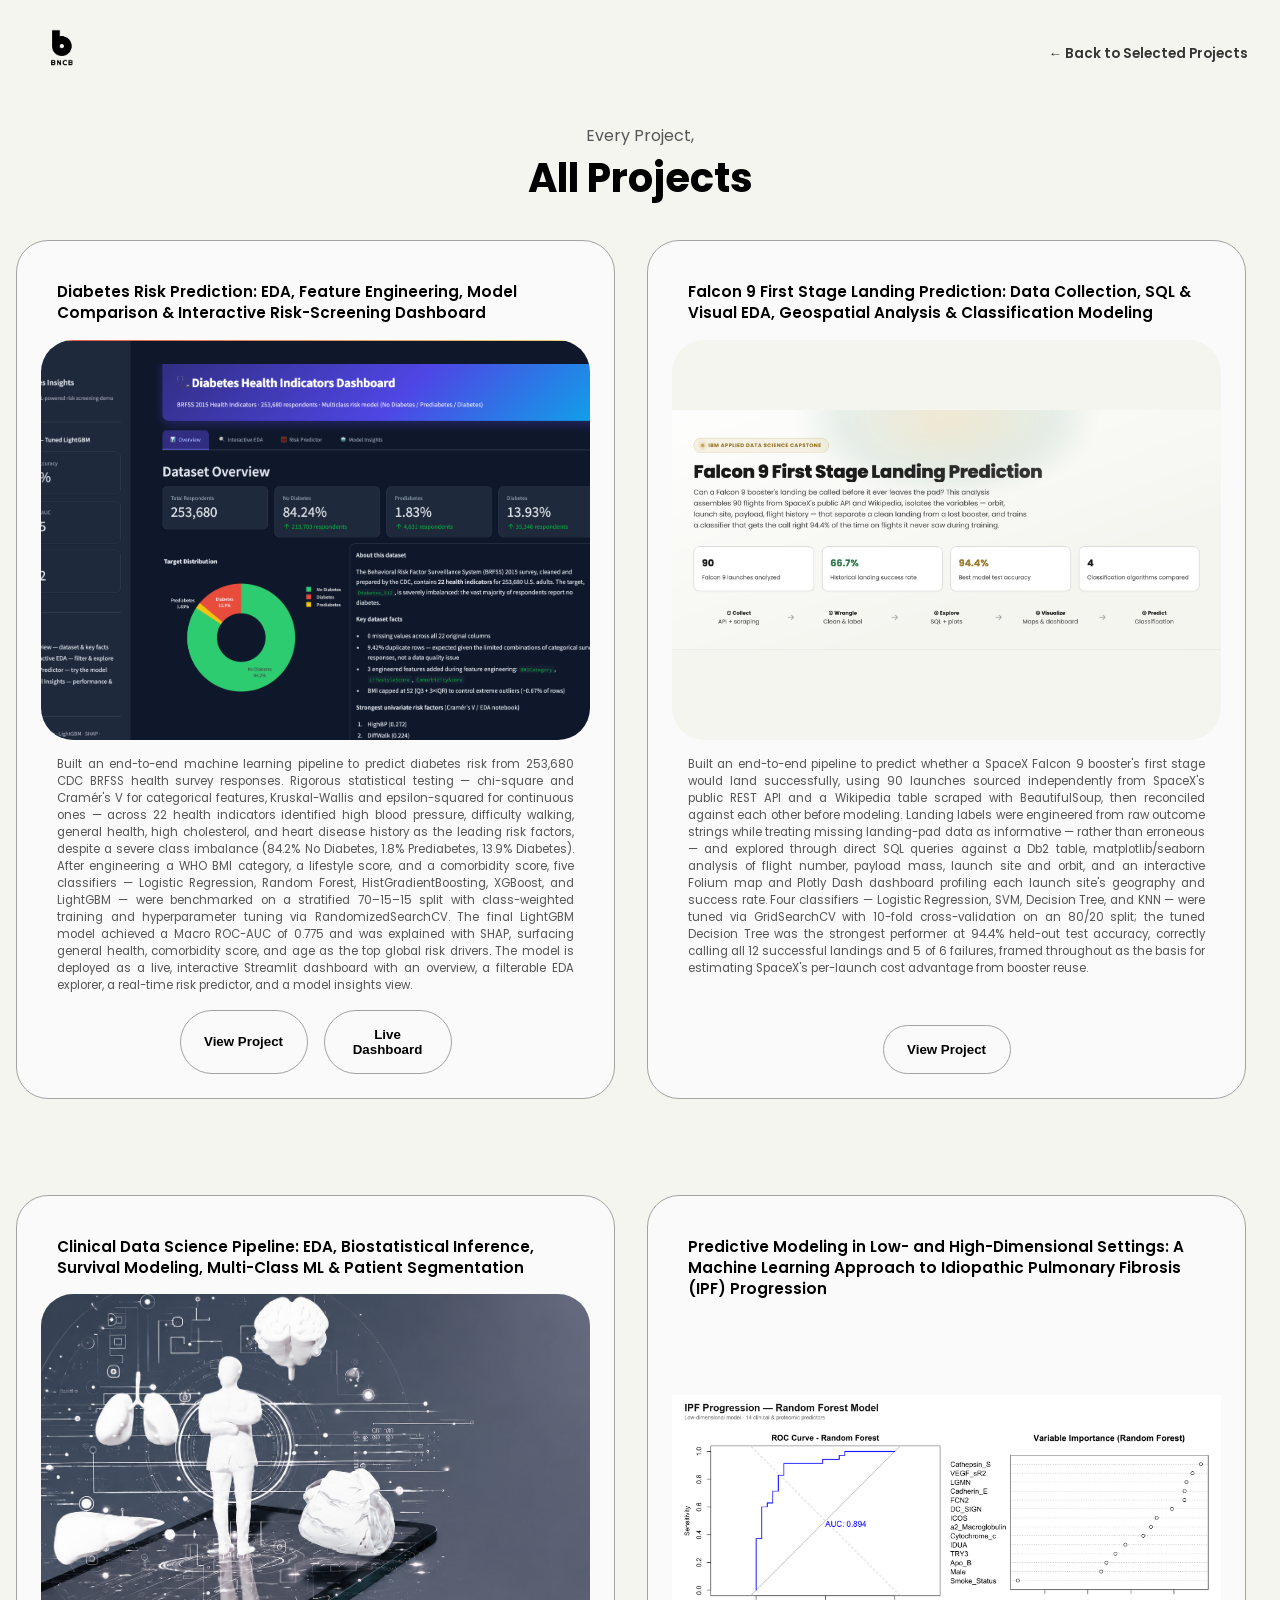
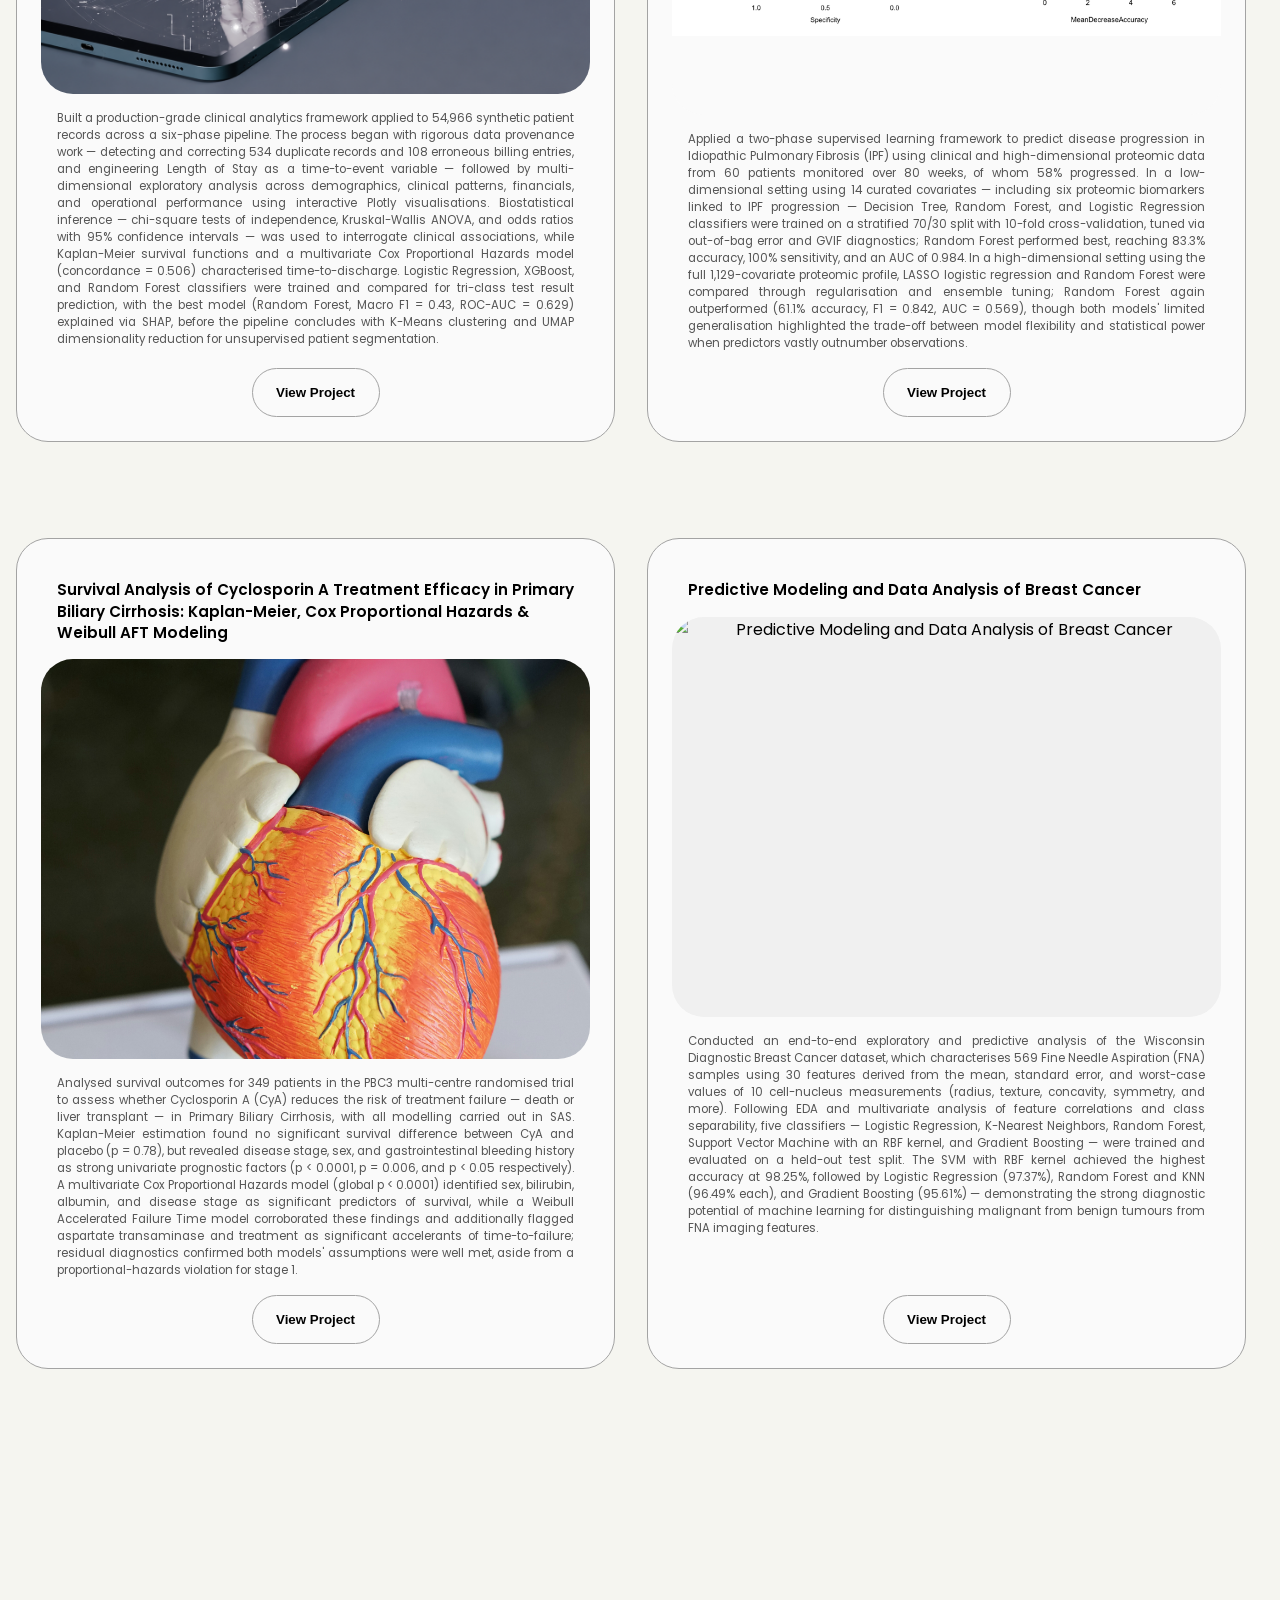
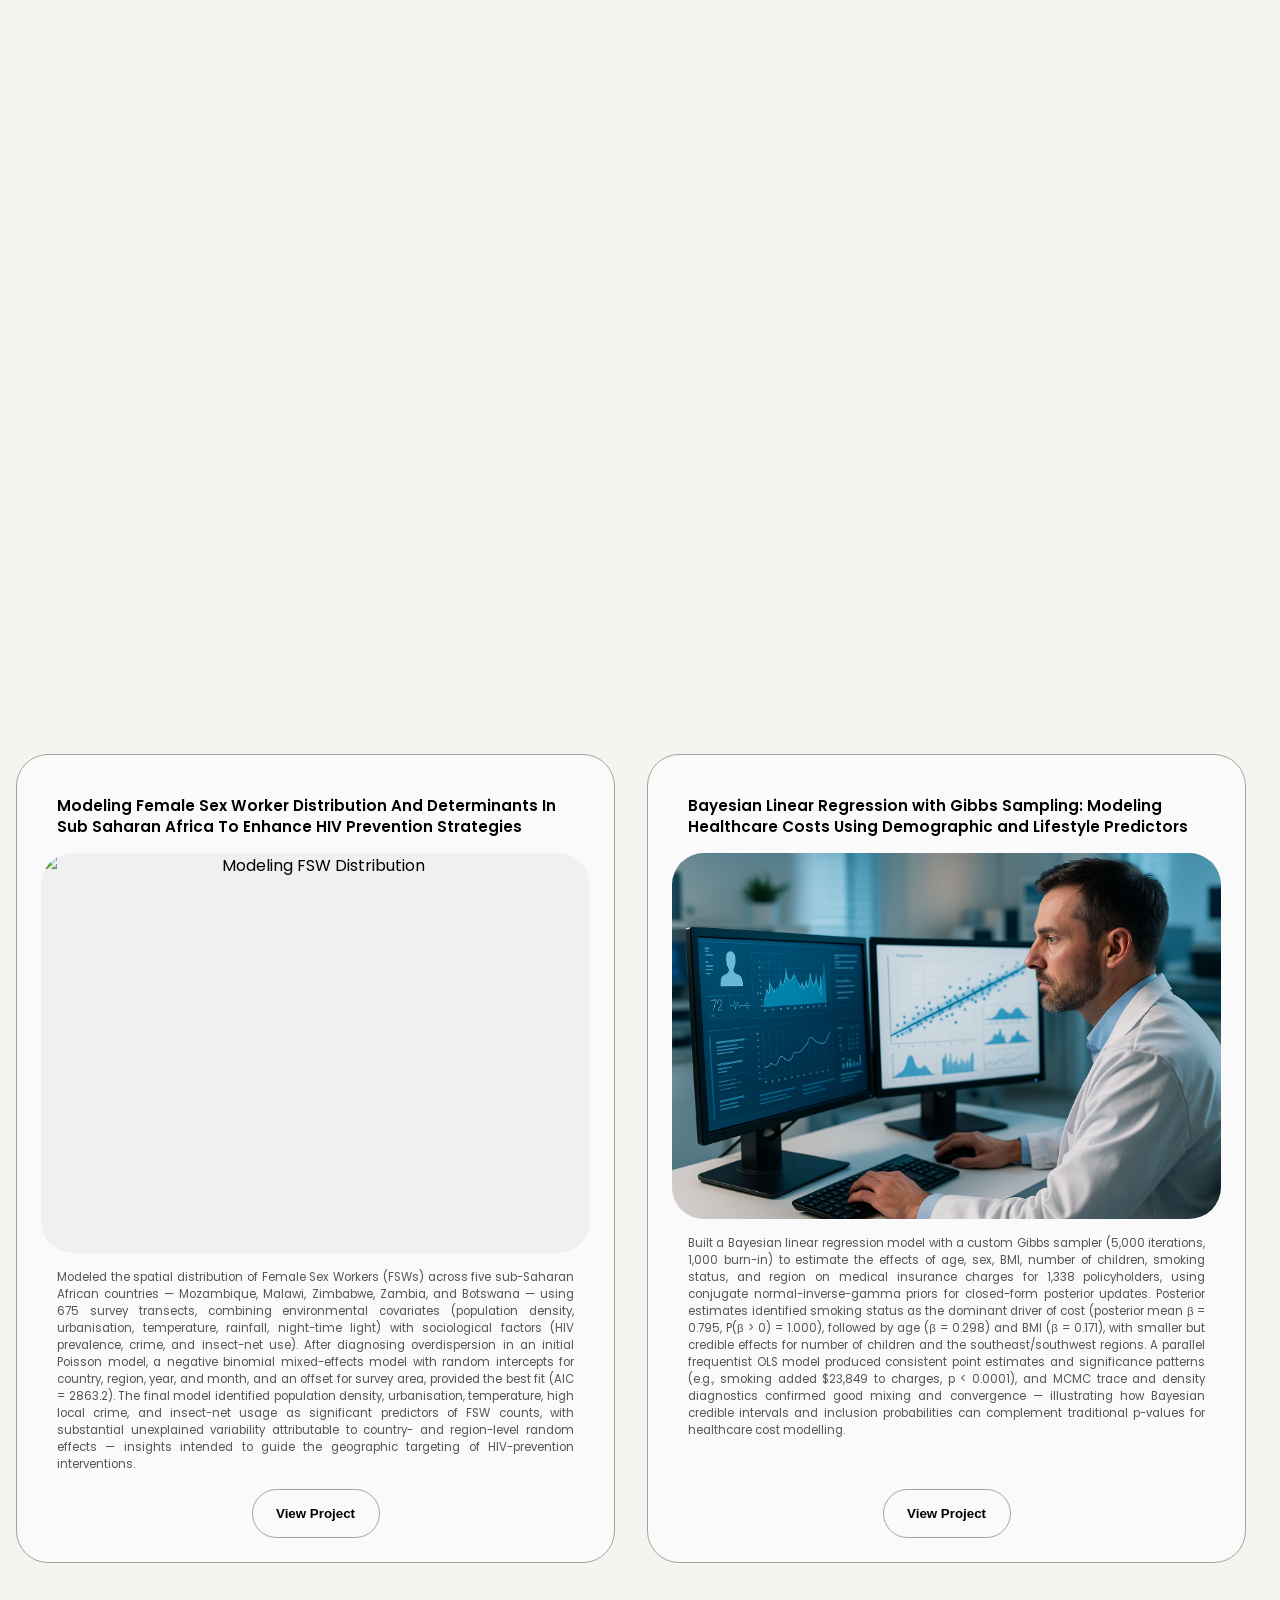
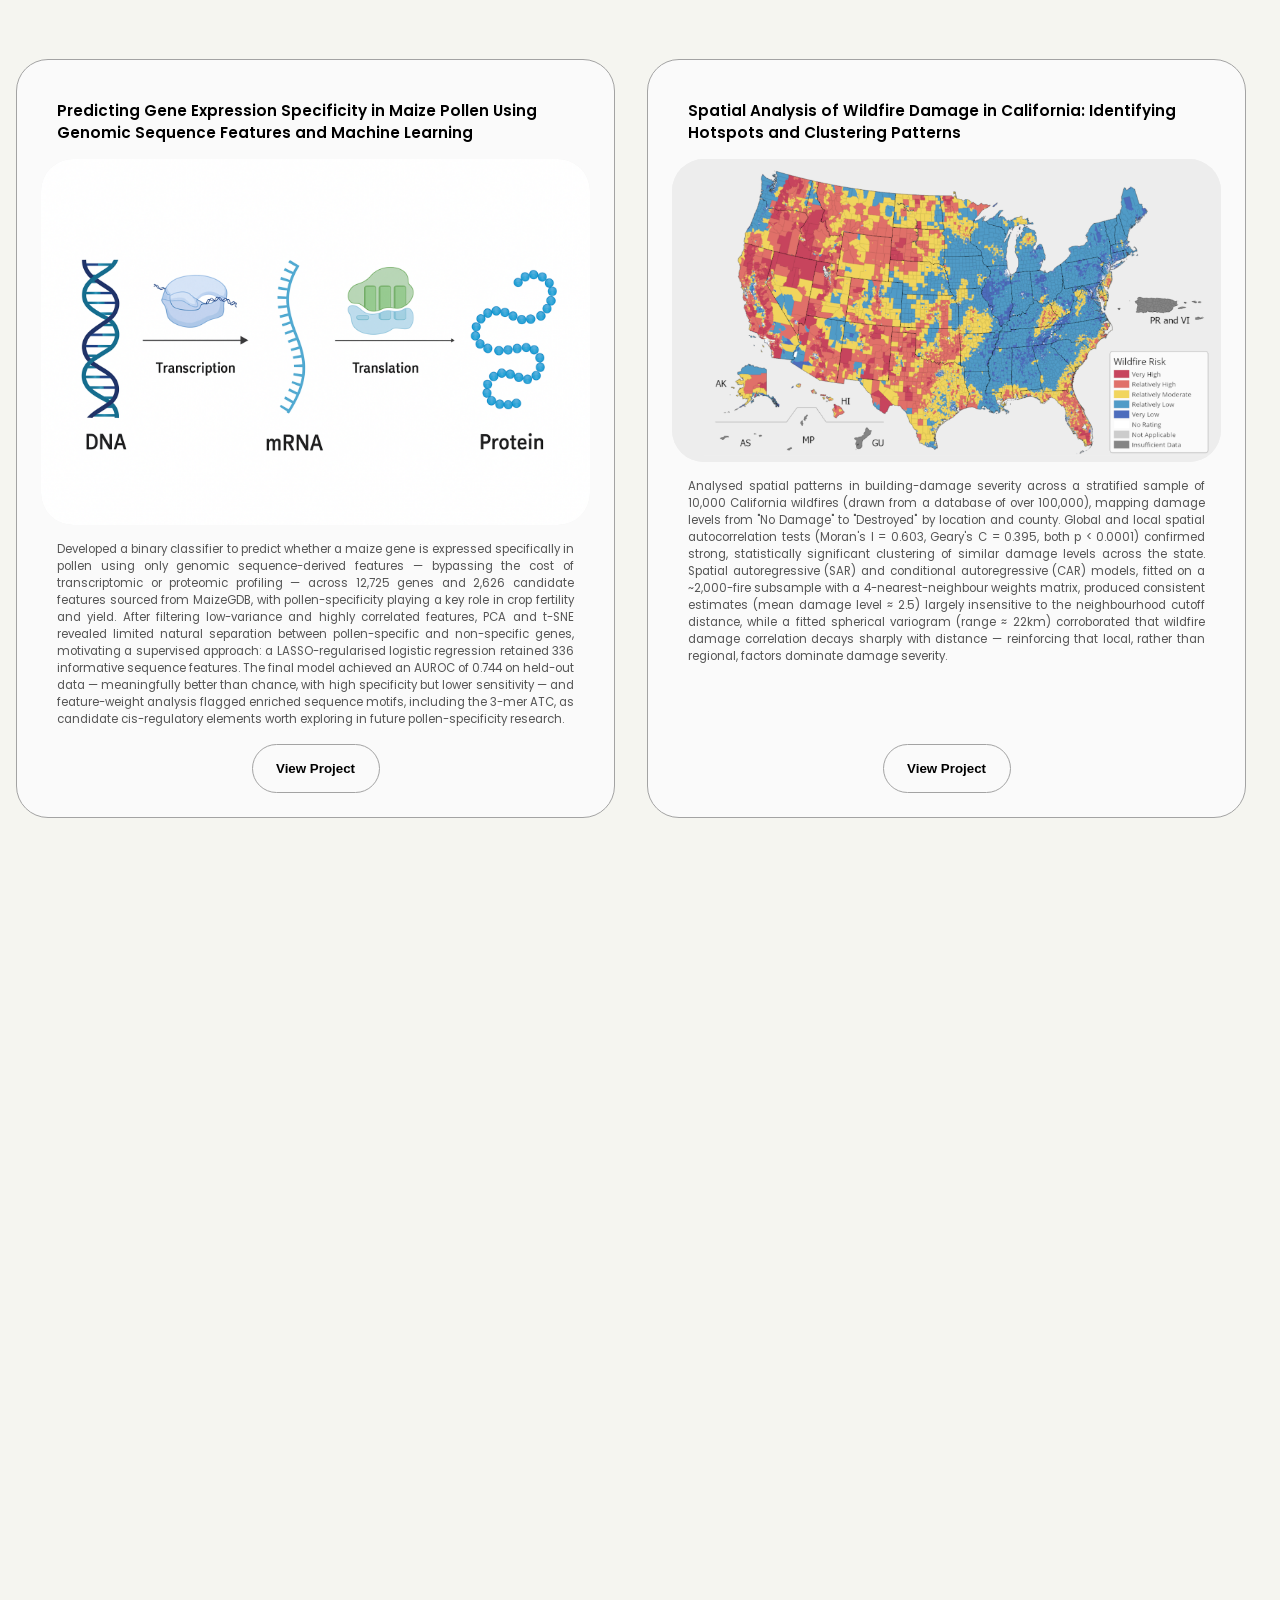
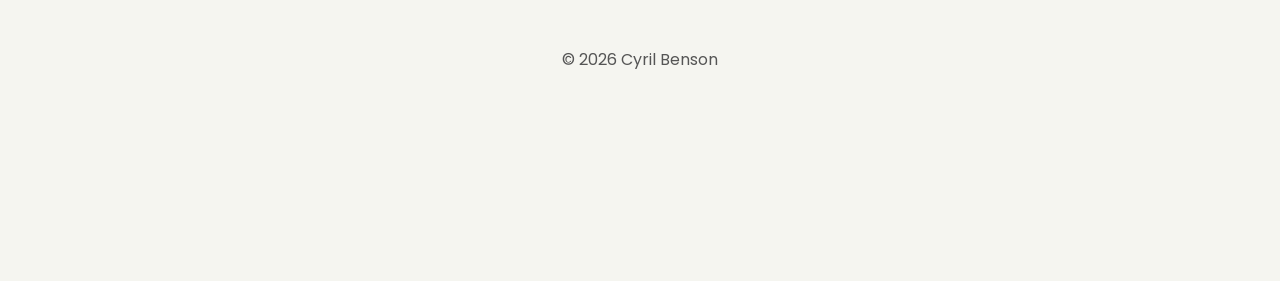
==== commit 17091b96: "Replace IPF project image with real ROC curve and variable importance plot" ====
--- a/all-projects.html
+++ b/all-projects.html
@@ -107,7 +107,7 @@
                 Predictive Modeling in Low- and High-Dimensional Settings: A Machine Learning Approach to Idiopathic Pulmonary Fibrosis (IPF) Progression
               </h2>
               <div class="article-container">
-                <img src="./assets/pic03.jpg" alt="Idiopathic Pulmonary Fibrosis Progression Modeling" class="project-img ipf-img" loading="lazy" />
+                <img src="./assets/ipf-cover.png" alt="Idiopathic Pulmonary Fibrosis Progression Modeling — ROC curve and variable importance" class="project-img ipf-img" loading="lazy" />
               </div>
               <p style="text-align: justify; padding: 0 1rem; font-size: 0.72rem;">
                 Applied a two-phase supervised learning framework to predict disease progression in Idiopathic Pulmonary Fibrosis (IPF) using clinical and high-dimensional proteomic data from 60 patients monitored over 80 weeks, of whom 58% progressed.
--- a/style.css
+++ b/style.css
@@ -929,7 +929,8 @@
 .ipf-img {
   width: 100%;
   height: 400px;
-  object-fit: cover;
+  object-fit: contain;
+  background-color: rgb(250, 250, 250);
   border-radius: 2rem;
   display: block;
 }
--- a/mediaqueries.css
+++ b/mediaqueries.css
@@ -176,6 +176,9 @@
     grid-template-columns: 1fr 1fr;
     gap: 0.85rem;
   }
+  .cert-desktop-only {
+    display: none;
+  }
   .cert-card img {
     width: 64px;
     height: 64px;
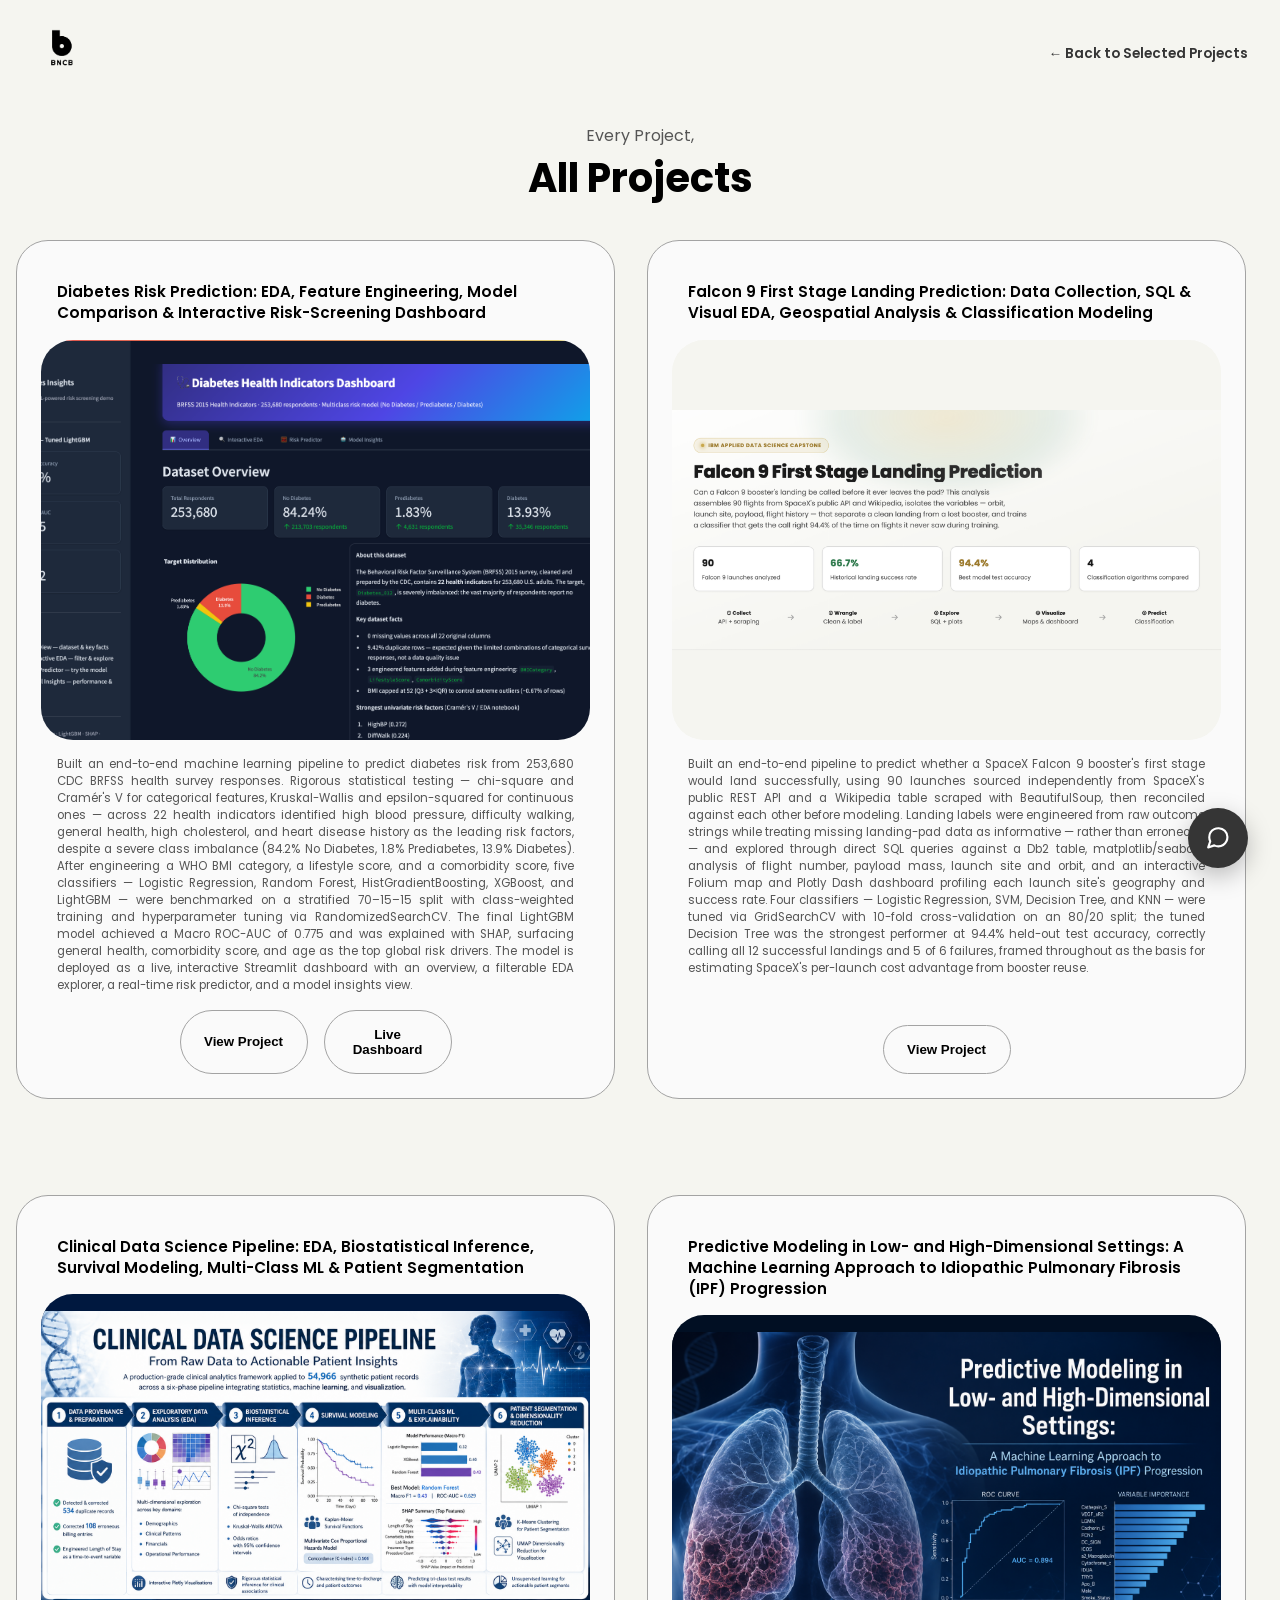
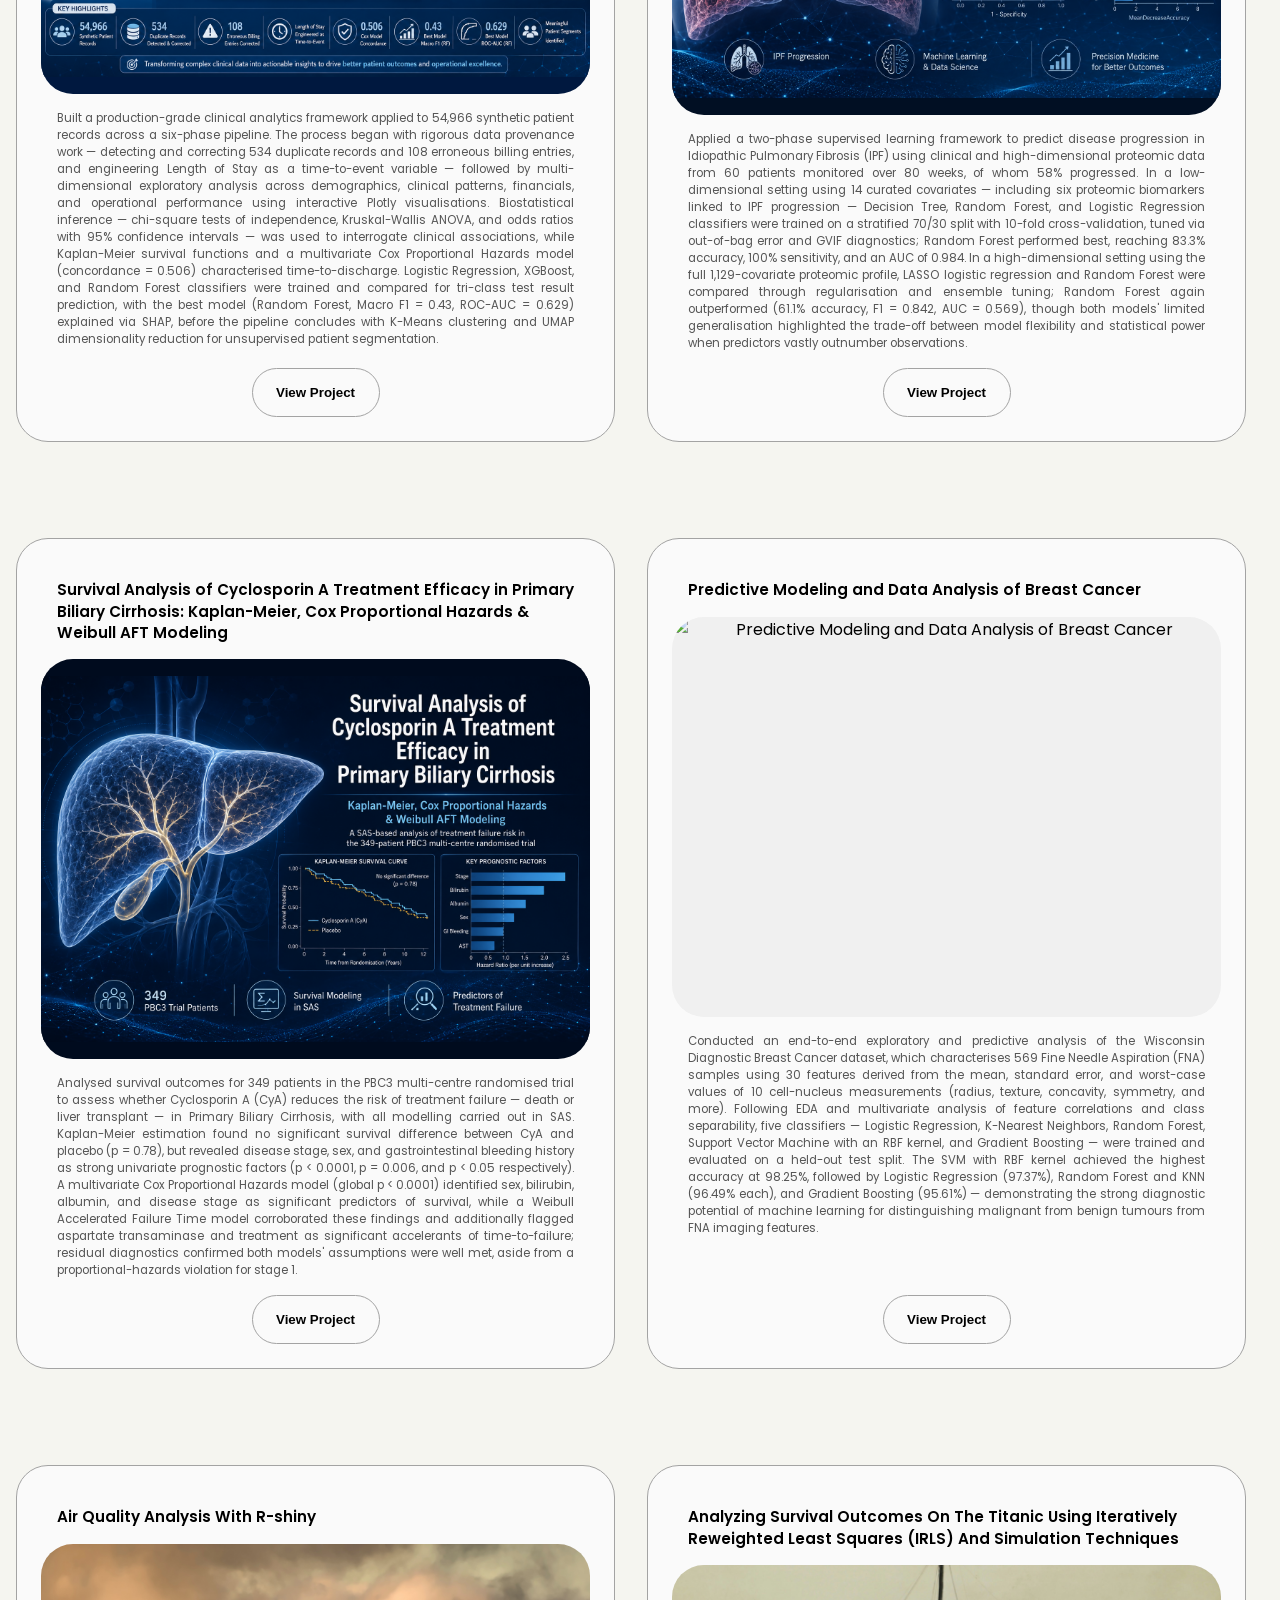
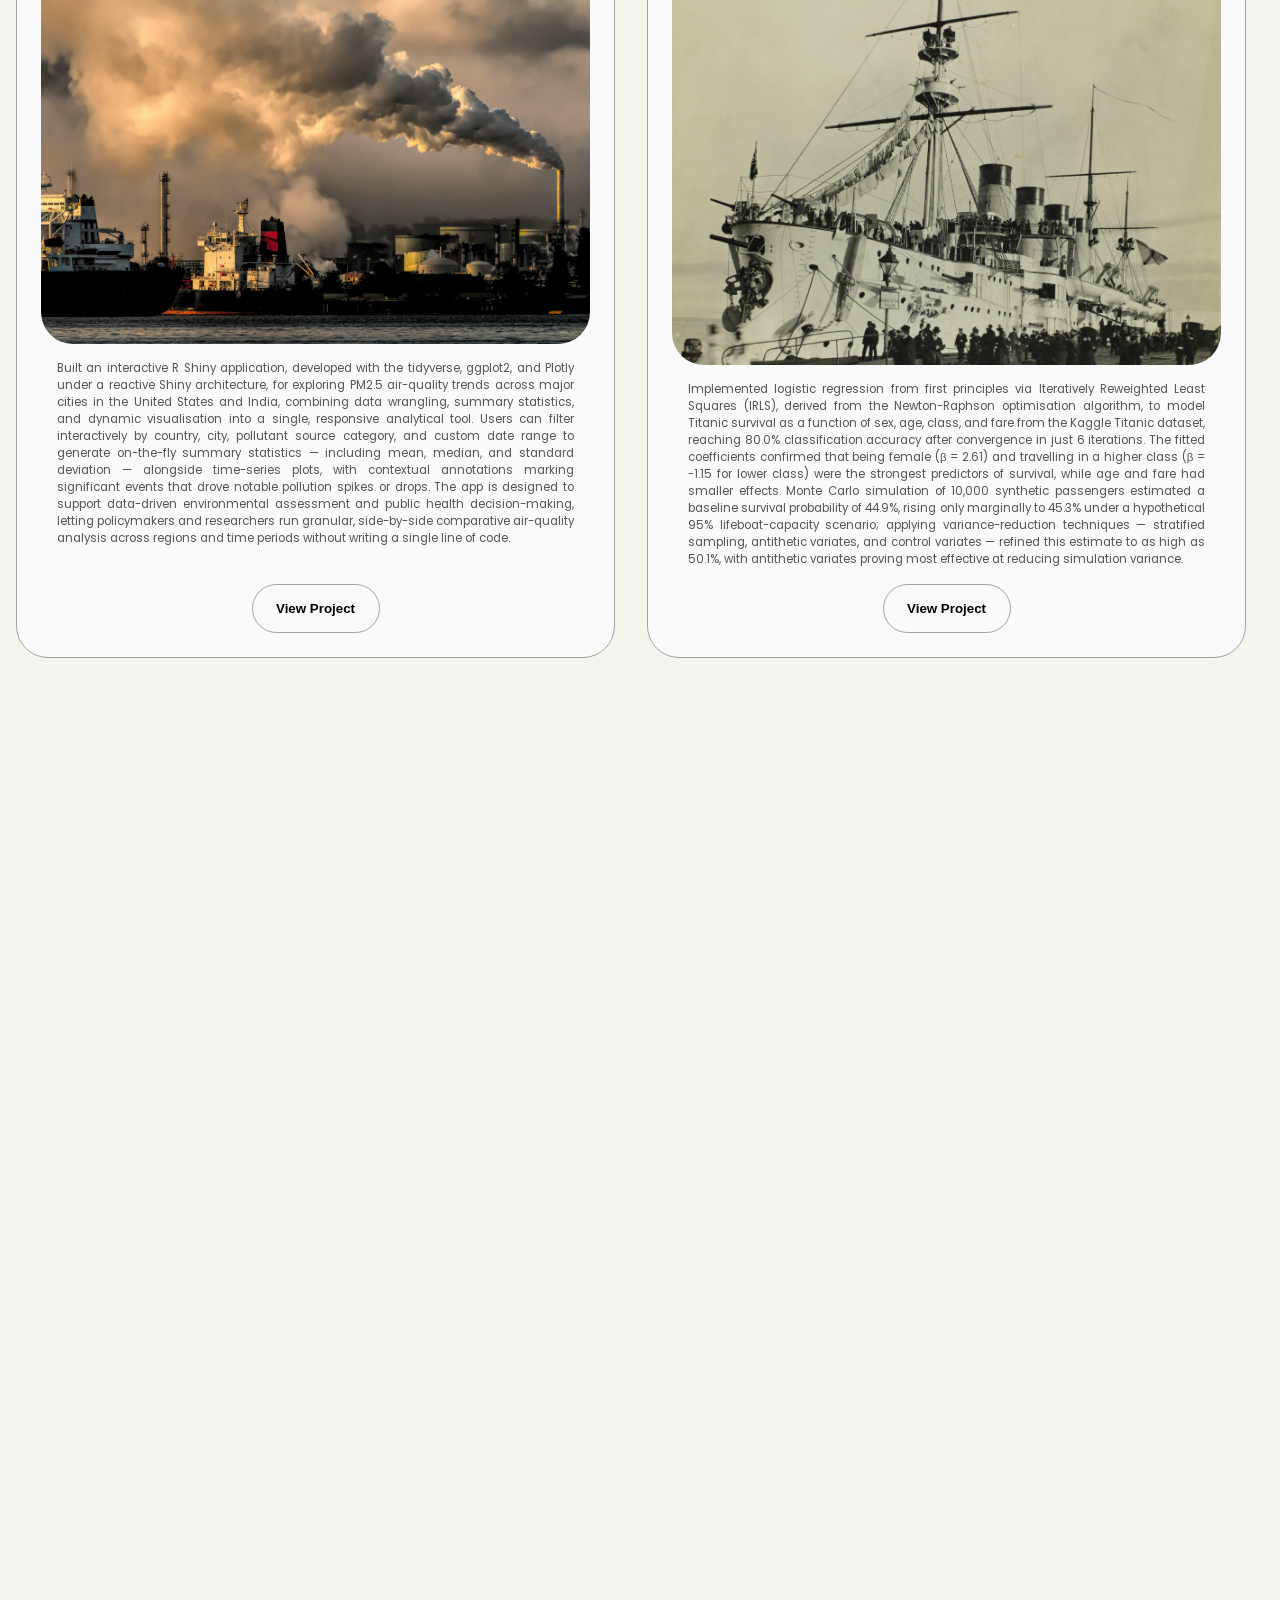
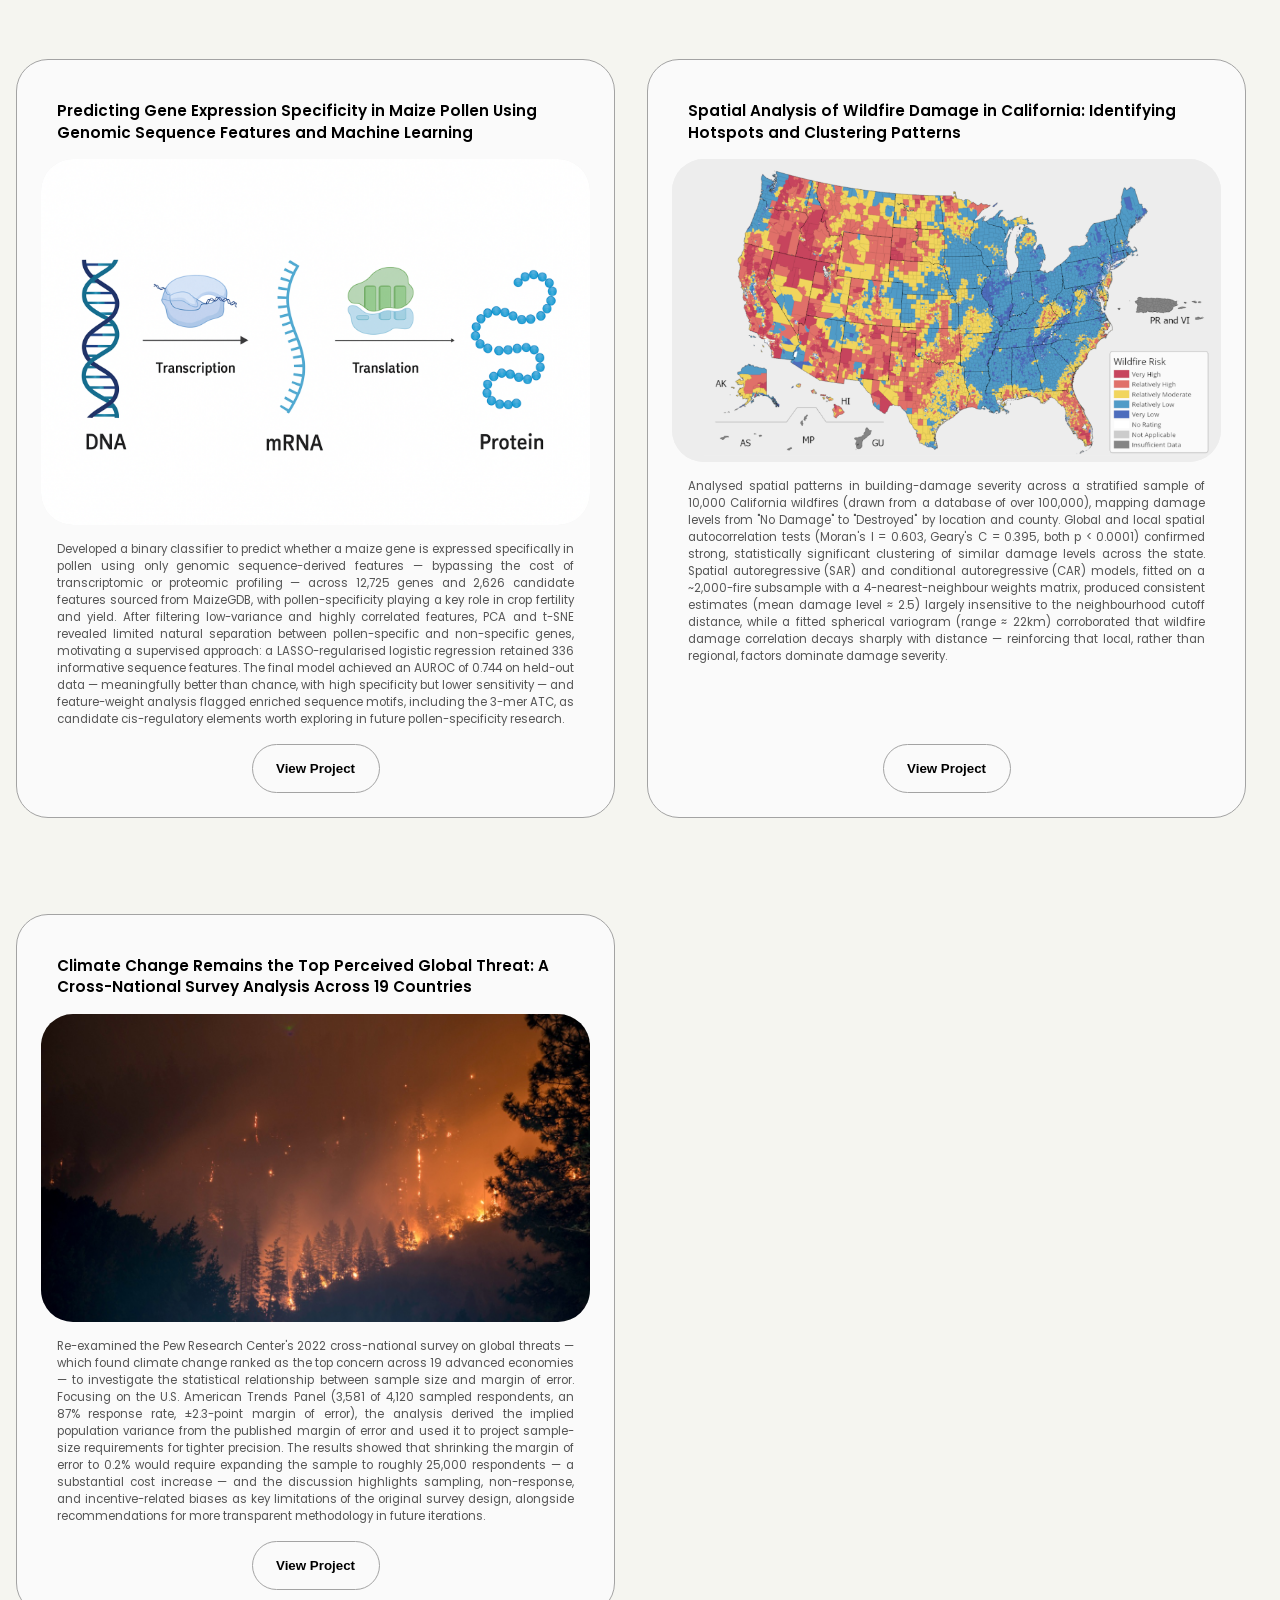
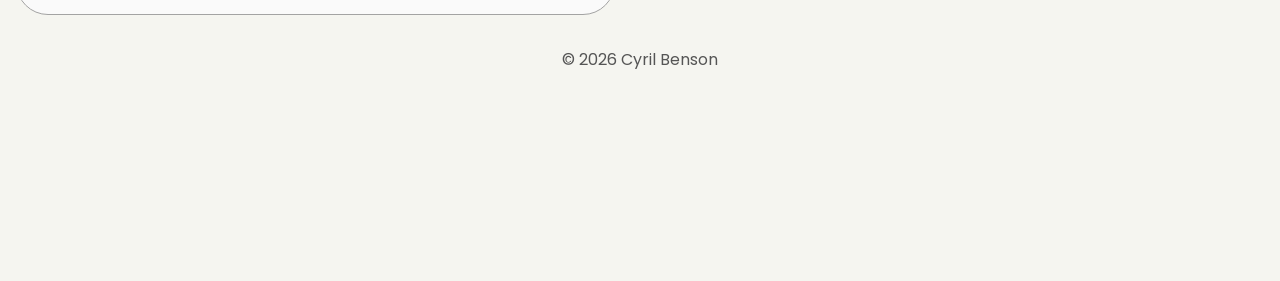
==== commit 67419048: "Add floating Send a message contact widget wired to Formspree" ====
--- a/all-projects.html
+++ b/all-projects.html
@@ -303,6 +303,28 @@
         document.getElementById('year').textContent = new Date().getFullYear();
       </script>
     </footer>
+    <button id="contactFabBtn" class="contact-fab" aria-label="Send a message">
+      <svg class="contact-fab-icon-msg" viewBox="0 0 24 24" fill="none" stroke="currentColor" stroke-width="2" stroke-linecap="round" stroke-linejoin="round"><path d="M21 11.5a8.38 8.38 0 0 1-.9 3.8 8.5 8.5 0 0 1-7.6 4.7 8.38 8.38 0 0 1-3.8-.9L3 21l1.9-5.7a8.38 8.38 0 0 1-.9-3.8 8.5 8.5 0 0 1 4.7-7.6 8.38 8.38 0 0 1 3.8-.9h.5a8.48 8.48 0 0 1 8 8v.5z"></path></svg>
+      <svg class="contact-fab-icon-close" viewBox="0 0 24 24" fill="none" stroke="currentColor" stroke-width="2" stroke-linecap="round" stroke-linejoin="round"><path d="M18 6 6 18"></path><path d="M6 6l12 12"></path></svg>
+    </button>
+
+    <div id="contactModalOverlay" class="contact-modal-overlay">
+      <div class="contact-modal-header">
+        <div>
+          <h2>Send a message</h2>
+          <p>I'll reply to your email</p>
+        </div>
+        <button class="contact-modal-close" id="contactModalClose" aria-label="Close">&times;</button>
+      </div>
+      <form id="contactForm" class="contact-form" action="https://formspree.io/f/mykqzozv" method="POST">
+        <input type="text" name="name" placeholder="Your name" required />
+        <input type="email" name="email" placeholder="Your email" required />
+        <textarea name="message" placeholder="Your message..." required></textarea>
+        <button type="submit" class="contact-form-submit">Send message</button>
+        <p id="contactFormStatus" class="contact-form-status"></p>
+      </form>
+    </div>
+
     <script src="script.js"></script>
   </body>
 </html>
--- a/style.css
+++ b/style.css
@@ -915,7 +915,8 @@
 .biliary-img {
   width: 100%;
   height: 400px;
-  object-fit: cover;
+  object-fit: contain;
+  background-color: rgb(0, 11, 30);
   border-radius: 2rem;
   display: block;
 }
@@ -930,7 +931,7 @@
   width: 100%;
   height: 400px;
   object-fit: contain;
-  background-color: rgb(250, 250, 250);
+  background-color: rgb(1, 15, 35);
   border-radius: 2rem;
   display: block;
 }
@@ -938,7 +939,8 @@
 .healthcare-img {
   width: 100%;
   height: 400px;
-  object-fit: cover;
+  object-fit: contain;
+  background-color: rgb(0, 24, 63);
   border-radius: 2rem;
   display: block;
 }
@@ -1005,3 +1007,162 @@
   60% { transform: rotate(0deg); }
   100% { transform: rotate(0deg); }
 }
+
+/* CONTACT FAB + MODAL */
+
+.contact-fab {
+  position: fixed;
+  bottom: 2rem;
+  right: 2rem;
+  width: 3.75rem;
+  height: 3.75rem;
+  border-radius: 50%;
+  background: rgb(53, 53, 53);
+  color: #fff;
+  border: none;
+  display: flex;
+  align-items: center;
+  justify-content: center;
+  cursor: pointer;
+  z-index: 2500;
+  box-shadow: 0 0.5rem 1.5rem rgba(0, 0, 0, 0.25);
+  transition: transform 0.2s ease, background 0.2s ease;
+}
+
+.contact-fab:hover {
+  transform: scale(1.06);
+  background: rgb(0, 0, 0);
+}
+
+.contact-fab svg {
+  width: 1.6rem;
+  height: 1.6rem;
+}
+
+.contact-fab-icon-close {
+  display: none;
+}
+
+.contact-fab.open .contact-fab-icon-msg {
+  display: none;
+}
+
+.contact-fab.open .contact-fab-icon-close {
+  display: block;
+}
+
+.contact-modal-overlay {
+  position: fixed;
+  bottom: 6rem;
+  right: 2rem;
+  width: 380px;
+  max-width: calc(100% - 2rem);
+  background: #f5f5f0;
+  border-radius: 1.25rem;
+  box-shadow: 0 1rem 3rem rgba(0, 0, 0, 0.2);
+  z-index: 2400;
+  overflow: hidden;
+  opacity: 0;
+  transform: translateY(1rem) scale(0.97);
+  pointer-events: none;
+  transition: opacity 0.25s ease, transform 0.25s ease;
+}
+
+.contact-modal-overlay.open {
+  opacity: 1;
+  transform: translateY(0) scale(1);
+  pointer-events: auto;
+}
+
+.contact-modal-header {
+  display: flex;
+  justify-content: space-between;
+  align-items: flex-start;
+  padding: 1.5rem 1.5rem 1rem;
+  border-bottom: 1px solid rgba(0, 0, 0, 0.08);
+}
+
+.contact-modal-header h2 {
+  font-size: 1.2rem;
+  font-weight: 600;
+  margin: 0 0 0.25rem;
+}
+
+.contact-modal-header p {
+  font-size: 0.85rem;
+  color: rgb(85, 85, 85);
+  margin: 0;
+}
+
+.contact-modal-close {
+  background: none;
+  border: none;
+  font-size: 1.5rem;
+  line-height: 1;
+  cursor: pointer;
+  color: rgb(85, 85, 85);
+}
+
+.contact-form {
+  display: flex;
+  flex-direction: column;
+  gap: 0.85rem;
+  padding: 1.25rem 1.5rem 1.5rem;
+}
+
+.contact-form input,
+.contact-form textarea {
+  font-family: inherit;
+  font-size: 0.85rem;
+  padding: 0.75rem 1rem;
+  border-radius: 0.75rem;
+  border: 1px solid rgba(0, 0, 0, 0.12);
+  background: #fff;
+  resize: none;
+}
+
+.contact-form textarea {
+  min-height: 100px;
+}
+
+.contact-form input:focus,
+.contact-form textarea:focus {
+  outline: none;
+  border-color: #c9a84c;
+}
+
+.contact-form-submit {
+  font-family: inherit;
+  font-weight: 600;
+  font-size: 0.9rem;
+  padding: 0.8rem;
+  border-radius: 2rem;
+  border: none;
+  background: rgb(53, 53, 53);
+  color: #fff;
+  cursor: pointer;
+  transition: background 0.2s ease;
+}
+
+.contact-form-submit:hover {
+  background: rgb(0, 0, 0);
+}
+
+.contact-form-submit:disabled {
+  opacity: 0.6;
+  cursor: not-allowed;
+}
+
+.contact-form-status {
+  font-size: 0.8rem;
+  margin: 0;
+  text-align: center;
+}
+
+.contact-form-status.success {
+  color: #2e7d32;
+}
+
+.contact-form-status.error {
+  color: #c0392b;
+}
--- a/mediaqueries.css
+++ b/mediaqueries.css
@@ -208,8 +208,29 @@
     border-radius: 1rem;
     display: block;
   }
+  .project-img.ipf-img {
+    background-color: rgb(1, 15, 35);
+  }
+  .project-img.healthcare-img {
+    background-color: rgb(0, 24, 63);
+  }
+  .project-img.biliary-img {
+    background-color: rgb(0, 11, 30);
+  }
   .color-container {
     width: 100%;
     box-sizing: border-box;
   }
+  .contact-fab {
+    right: 1.25rem;
+    bottom: 1.25rem;
+    width: 3.25rem;
+    height: 3.25rem;
+  }
+  .contact-modal-overlay {
+    right: 1rem;
+    left: 1rem;
+    width: auto;
+    bottom: 5.5rem;
+  }
 }
